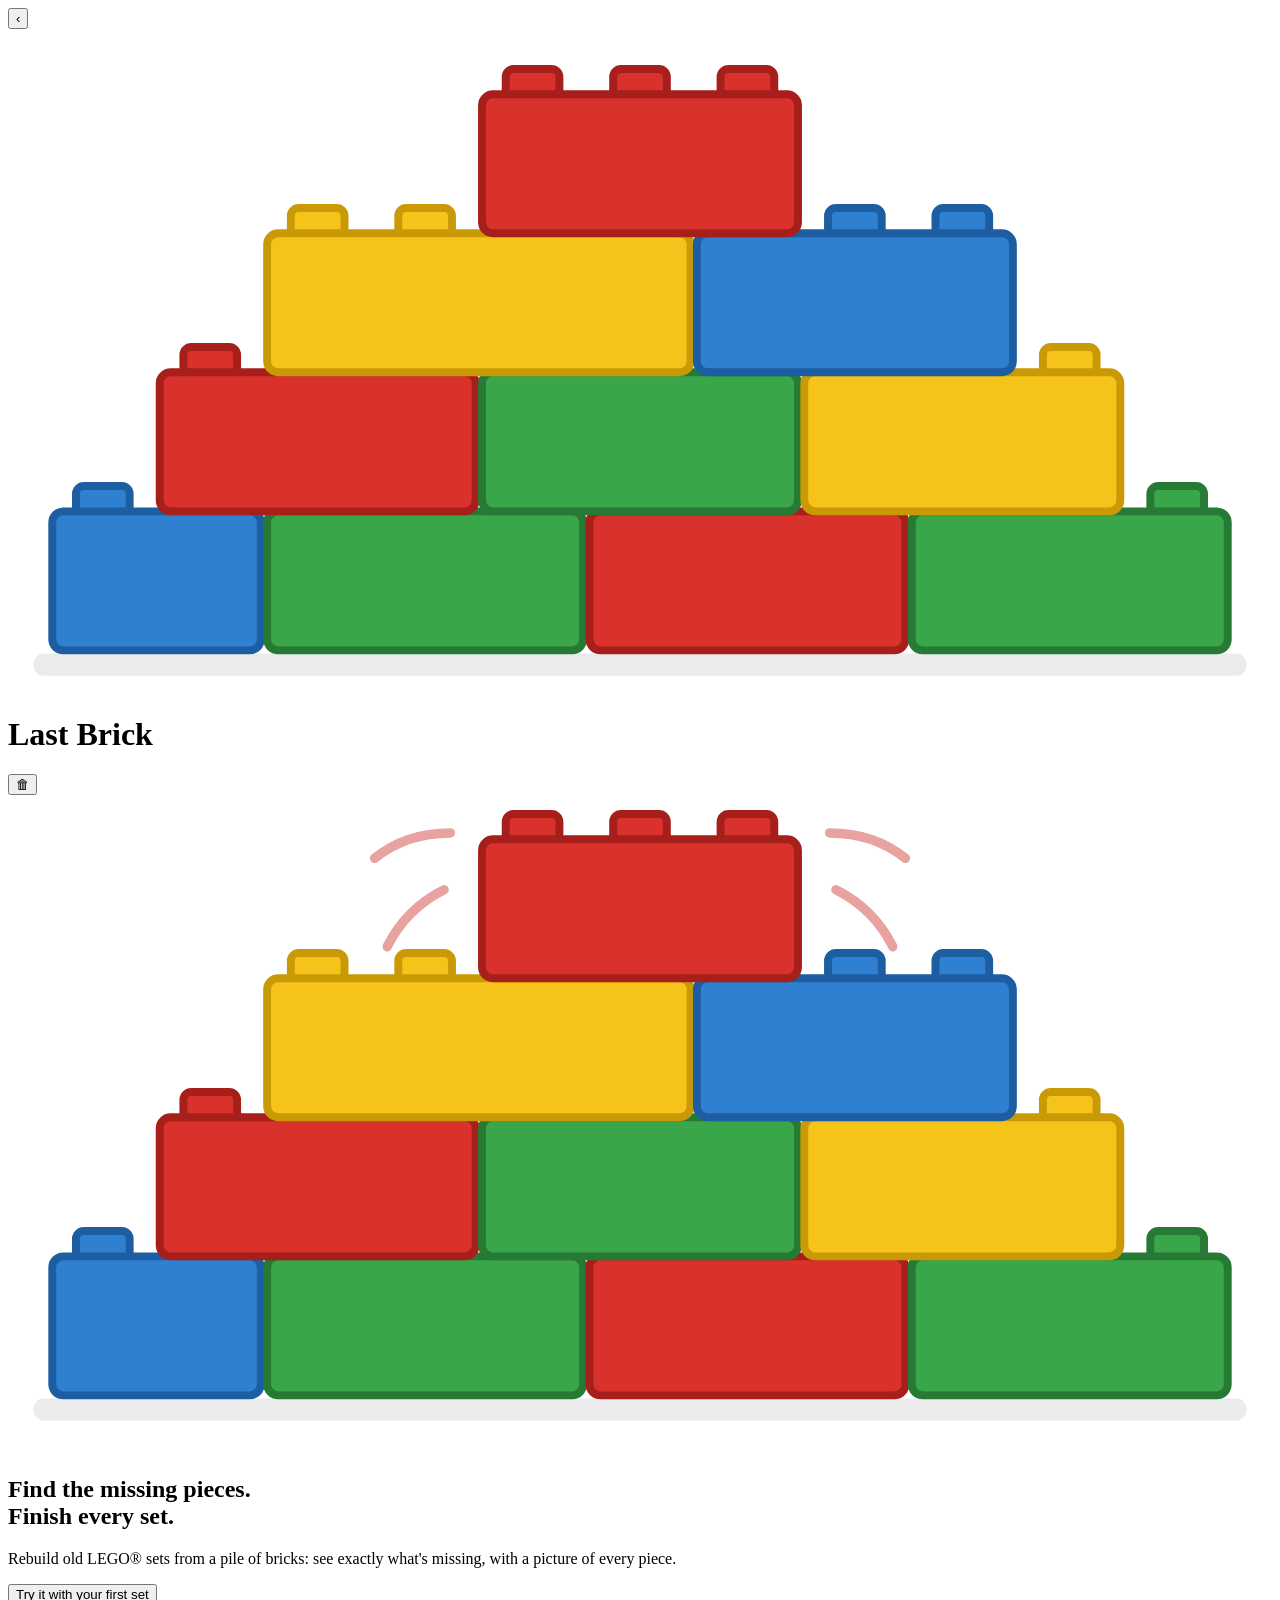
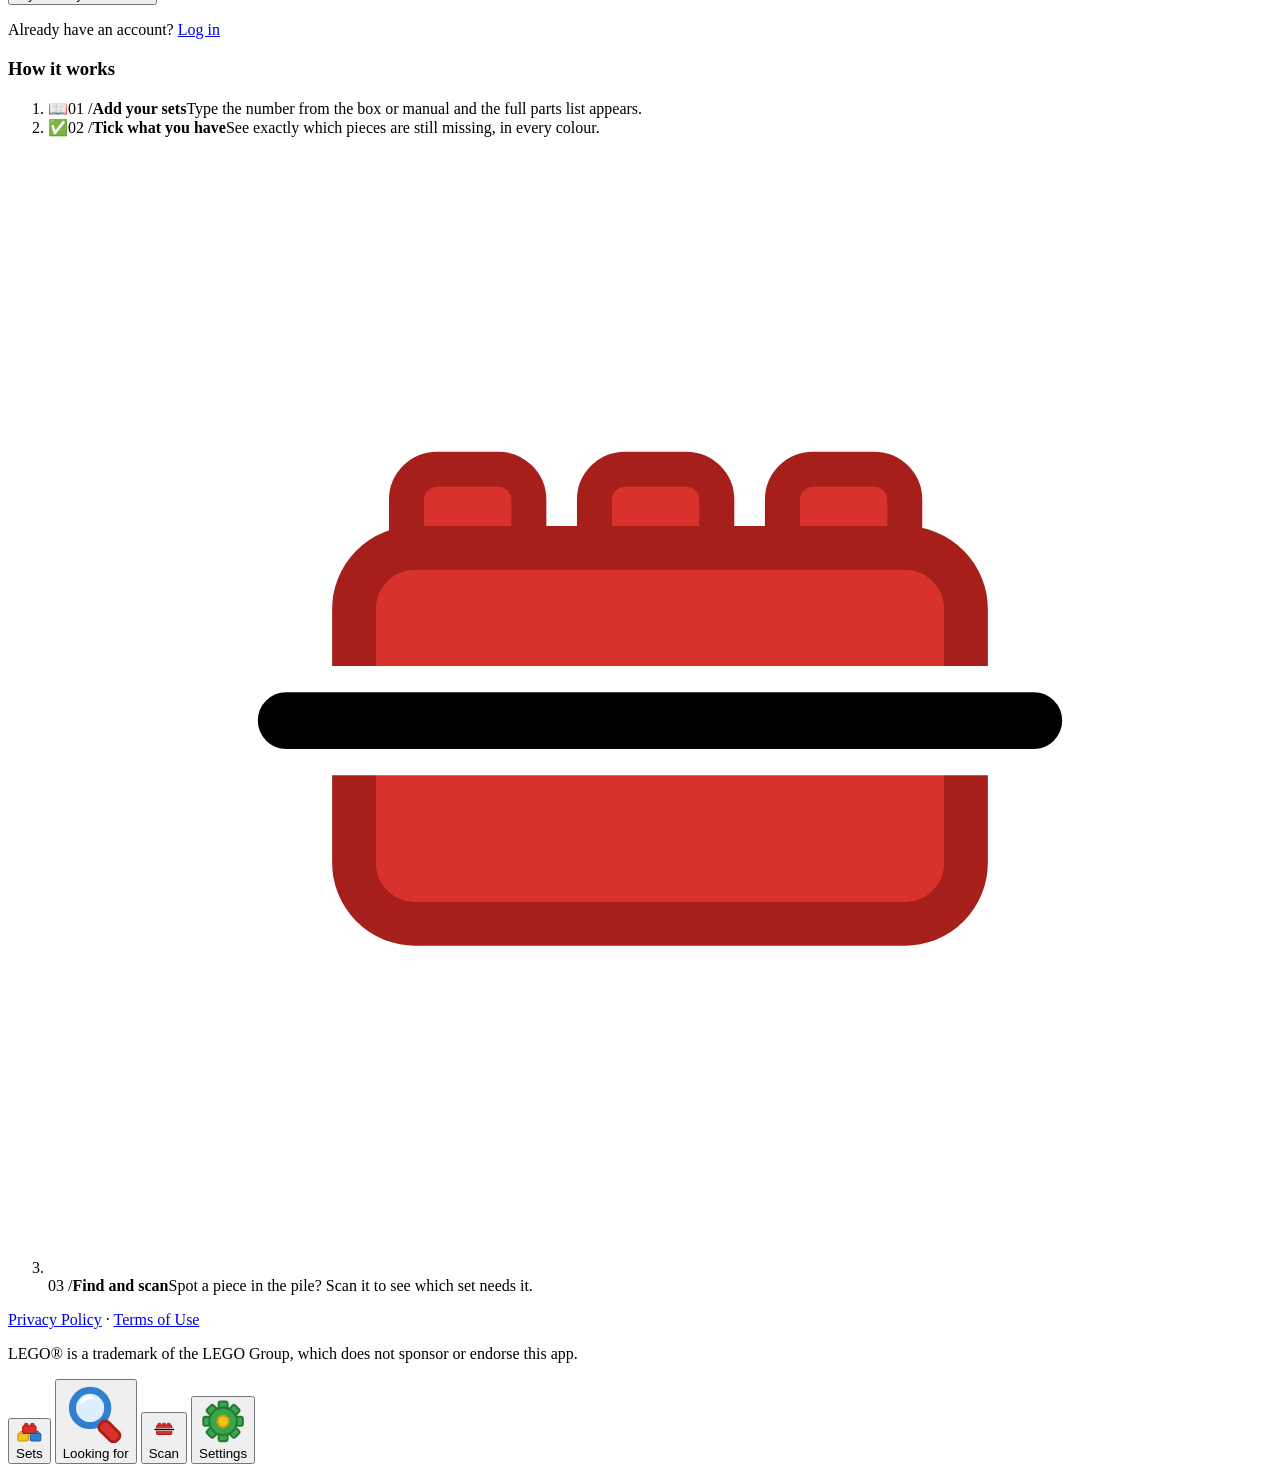
==== index.html @ cb9e79ff "Share preview for Facebook, WhatsApp, iMessage, X… Adds Open Graph and Twitter card tags with a titl" ====
<!doctype html>
<html lang="en">
<head>
  <meta charset="utf-8">
  <meta name="viewport" content="width=device-width, initial-scale=1, viewport-fit=cover">
  <title>Last Brick</title>
  <meta name="description" content="Add a LEGO® set, tick off what you have and see exactly which pieces are missing. Scan a piece or minifigure to find where it belongs. Free.">
  <!-- What Facebook, WhatsApp, iMessage, X etc. show when someone shares a link -->
  <meta property="og:type" content="website">
  <meta property="og:site_name" content="Last Brick">
  <meta property="og:url" content="https://lastbrick.co.uk/">
  <meta property="og:title" content="Last Brick – find the missing pieces in your LEGO® sets">
  <meta property="og:description" content="Add a set, tick off what you have and see exactly which pieces are missing. Scan a piece or minifigure to find where it belongs. Free.">
  <meta property="og:image" content="https://lastbrick.co.uk/share.jpg">
  <meta property="og:image:width" content="1200">
  <meta property="og:image:height" content="630">
  <meta property="og:image:alt" content="Last Brick: find the missing pieces, finish every set. Add your sets, scan a piece, minifigures too. Free.">
  <meta property="og:locale" content="en_GB">
  <meta name="twitter:card" content="summary_large_image">
  <meta name="twitter:title" content="Last Brick – find the missing pieces in your LEGO® sets">
  <meta name="twitter:description" content="Add a set, tick off what you have and see exactly which pieces are missing. Free.">
  <meta name="twitter:image" content="https://lastbrick.co.uk/share.jpg">
  <meta name="theme-color" content="#d01012">
  <meta name="apple-mobile-web-app-capable" content="yes">
  <meta name="apple-mobile-web-app-status-bar-style" content="black-translucent">
  <meta name="apple-mobile-web-app-title" content="Last Brick">
  <link rel="manifest" href="manifest.webmanifest">
  <link rel="icon" href="icons/icon.svg" type="image/svg+xml">
  <link rel="apple-touch-icon" href="icons/icon-180.png">
  <link rel="stylesheet" href="styles.css">
</head>
<body>
  <header class="topbar">
    <button class="back hidden" id="backBtn" aria-label="Back">‹</button>
    <h1 id="title">Last Brick</h1>
    <span class="spacer"></span>
    <button class="topbtn hidden" id="delBtn" aria-label="Delete this set">🗑</button>
  </header>

  <main id="view"></main>

  <nav class="tabs" id="tabs">
    <button data-tab="sets"><span class="ico"><svg class="tab-bricks" viewBox="0 0 28 24" aria-hidden="true">
      <rect x="2" y="13" width="11" height="8" rx="1.5" fill="#f6c31b" stroke="#c99a06" stroke-width="1.2"/><rect x="15" y="13" width="11" height="8" rx="1.5" fill="#2f80d1" stroke="#1d5ea3" stroke-width="1.2"/>
      <rect x="4" y="11" width="3.5" height="2.5" rx=".8" fill="#f6c31b" stroke="#c99a06" stroke-width="1"/><rect x="20.5" y="11" width="3.5" height="2.5" rx=".8" fill="#2f80d1" stroke="#1d5ea3" stroke-width="1"/>
      <rect x="7" y="5" width="14" height="8" rx="1.5" fill="#d9312b" stroke="#a61f1b" stroke-width="1.2"/>
      <rect x="9" y="2.5" width="3.5" height="2.8" rx=".8" fill="#d9312b" stroke="#a61f1b" stroke-width="1"/><rect x="15.5" y="2.5" width="3.5" height="2.8" rx=".8" fill="#d9312b" stroke="#a61f1b" stroke-width="1"/>
    </svg></span>Sets</button>
    <button data-tab="missing"><span class="ico"><svg class="tab-svg" viewBox="0 0 28 26" aria-hidden="true">
      <circle cx="11.5" cy="11" r="7.5" fill="#dceeff" stroke="#2f80d1" stroke-width="3"/>
      <path d="M8 8.5a4.5 4.5 0 0 1 4-2" fill="none" stroke="#fff" stroke-width="1.6" stroke-linecap="round"/>
      <rect x="17.2" y="16" width="5" height="10" rx="2" transform="rotate(-45 19.7 21)" fill="#d9312b" stroke="#a61f1b" stroke-width="1.2"/>
    </svg></span>Looking for</button>
    <button data-tab="scan"><span class="ico"><!-- drawn by scanIcon() in app.js --></span>Scan</button>
    <button data-tab="settings"><span class="ico"><svg class="tab-svg" viewBox="0 0 28 26" aria-hidden="true">
      <g transform="translate(14 13)">
        <g fill="#3aa64a" stroke="#277a34" stroke-width="1.2">
          <rect x="-2.6" y="-11.5" width="5.2" height="5" rx="1.2"/><rect x="-2.6" y="6.5" width="5.2" height="5" rx="1.2"/>
          <rect x="-11.5" y="-2.6" width="5" height="5.2" rx="1.2"/><rect x="6.5" y="-2.6" width="5" height="5.2" rx="1.2"/>
          <rect x="-2.6" y="-11.5" width="5.2" height="5" rx="1.2" transform="rotate(45)"/><rect x="-2.6" y="6.5" width="5.2" height="5" rx="1.2" transform="rotate(45)"/>
          <rect x="-11.5" y="-2.6" width="5" height="5.2" rx="1.2" transform="rotate(45)"/><rect x="6.5" y="-2.6" width="5" height="5.2" rx="1.2" transform="rotate(45)"/>
          <circle r="8"/>
        </g>
        <circle r="3.4" fill="#f6c31b" stroke="#c99a06" stroke-width="1.2"/>
      </g>
    </svg></span>Settings</button>
  </nav>

  <div id="toast" class="toast hidden"></div>
  <div id="sheet" class="sheet hidden"></div>

  <!-- Hidden camera input used by the Scan screen -->
  <input type="file" id="cameraInput" accept="image/*" capture="environment" hidden>
  <!-- Separate camera input for the Add a minifigure page -->
  <input type="file" id="figCameraInput" accept="image/*" capture="environment" hidden>

  <script src="app.js"></script>
</body>
</html>
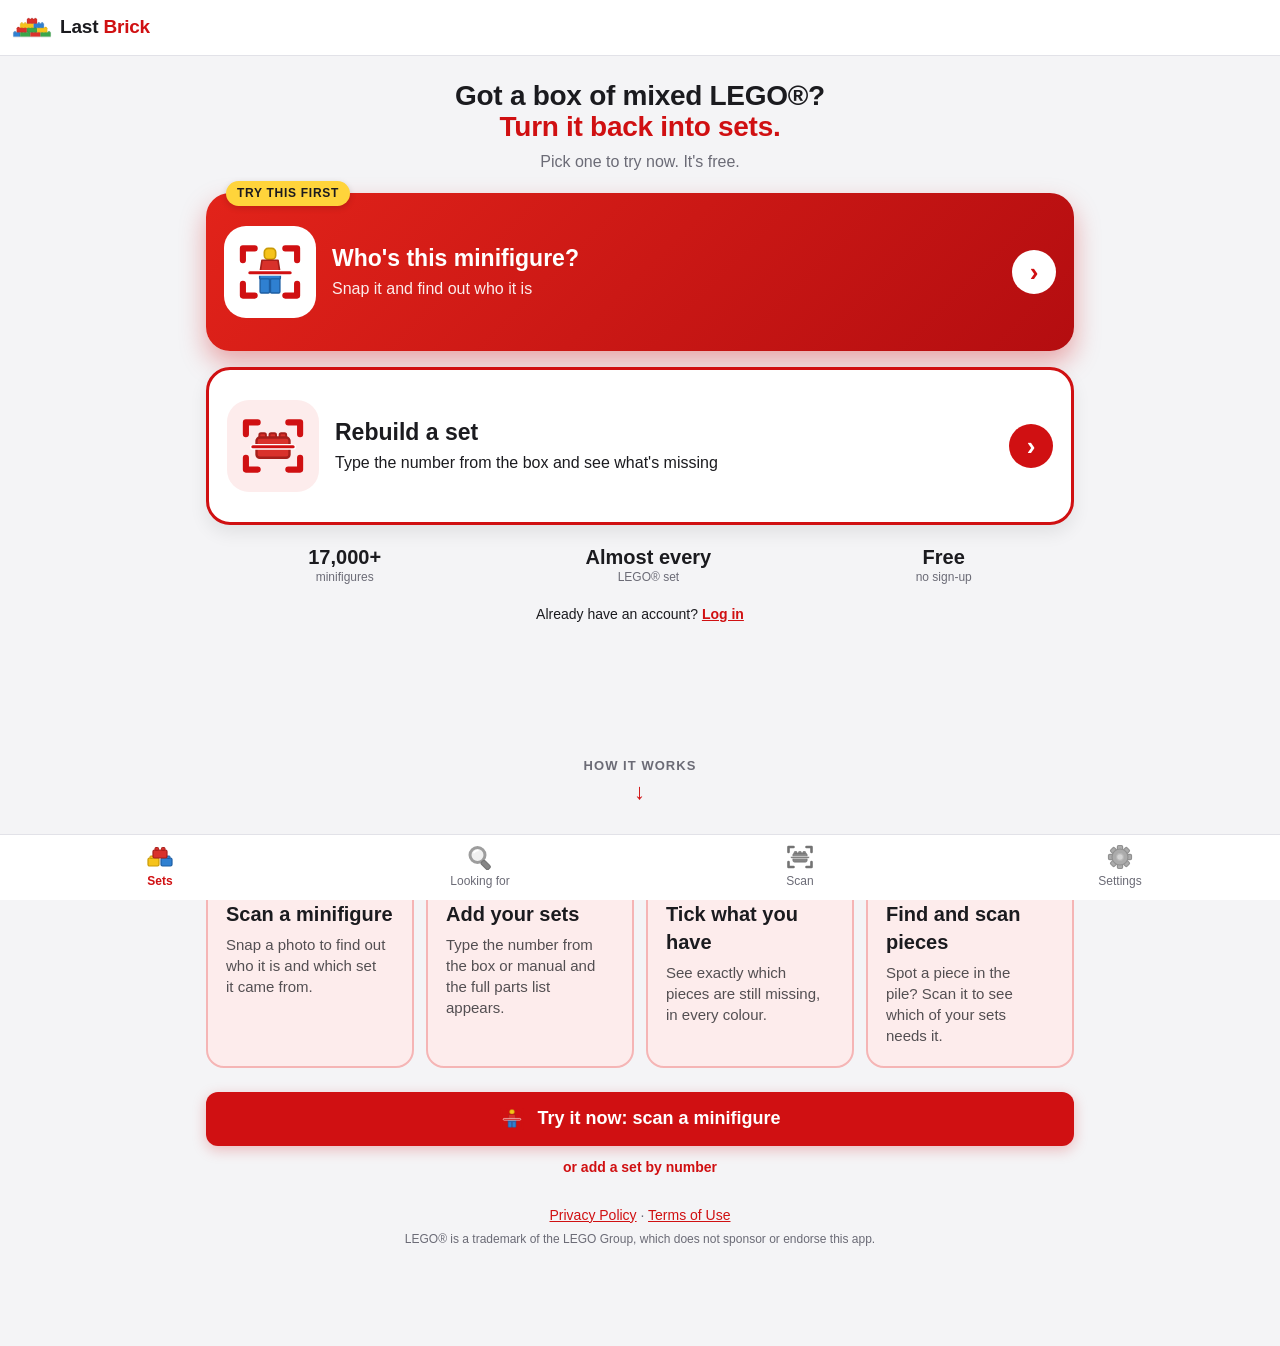
==== commit 8c6b9c2a: "1.7.1: Welcome first screen holds just the two choices, with How it works below the fold; minifigure" ====
--- a/index.html
+++ b/index.html
@@ -4,22 +4,22 @@
   <meta charset="utf-8">
   <meta name="viewport" content="width=device-width, initial-scale=1, viewport-fit=cover">
   <title>Last Brick</title>
-  <meta name="description" content="Add a LEGO® set, tick off what you have and see exactly which pieces are missing. Scan a piece or minifigure to find where it belongs. Free.">
+  <meta name="description" content="Got a box of mixed LEGO®? Turn it back into sets. Snap a minifigure to find out who it is, or add a set and see exactly which pieces are missing. Free.">
   <!-- What Facebook, WhatsApp, iMessage, X etc. show when someone shares a link -->
   <meta property="og:type" content="website">
   <meta property="og:site_name" content="Last Brick">
   <meta property="og:url" content="https://lastbrick.co.uk/">
-  <meta property="og:title" content="Last Brick – find the missing pieces in your LEGO® sets">
-  <meta property="og:description" content="Add a set, tick off what you have and see exactly which pieces are missing. Scan a piece or minifigure to find where it belongs. Free.">
-  <meta property="og:image" content="https://lastbrick.co.uk/share.jpg">
+  <meta property="og:title" content="Last Brick – turn your box of mixed LEGO® back into sets">
+  <meta property="og:description" content="Snap a minifigure to find out who it is, or add a set and see exactly which pieces are missing. Free, no sign-up to try.">
+  <meta property="og:image" content="https://lastbrick.co.uk/share-2.jpg">
   <meta property="og:image:width" content="1200">
   <meta property="og:image:height" content="630">
-  <meta property="og:image:alt" content="Last Brick: find the missing pieces, finish every set. Add your sets, scan a piece, minifigures too. Free.">
+  <meta property="og:image:alt" content="Last Brick: find the missing pieces, finish every set. Free. Add your sets, scan a piece, minifigures too.">
   <meta property="og:locale" content="en_GB">
   <meta name="twitter:card" content="summary_large_image">
-  <meta name="twitter:title" content="Last Brick – find the missing pieces in your LEGO® sets">
-  <meta name="twitter:description" content="Add a set, tick off what you have and see exactly which pieces are missing. Free.">
-  <meta name="twitter:image" content="https://lastbrick.co.uk/share.jpg">
+  <meta name="twitter:title" content="Last Brick – turn your box of mixed LEGO® back into sets">
+  <meta name="twitter:description" content="Snap a minifigure to find out who it is, or add a set and see exactly which pieces are missing. Free.">
+  <meta name="twitter:image" content="https://lastbrick.co.uk/share-2.jpg">
   <meta name="theme-color" content="#d01012">
   <meta name="apple-mobile-web-app-capable" content="yes">
   <meta name="apple-mobile-web-app-status-bar-style" content="black-translucent">
--- a/styles.css
+++ b/styles.css
@@ -0,0 +1,910 @@
+:root {
+  --bg: #f4f4f6;
+  --card: #ffffff;
+  --text: #1b1b1f;
+  --muted: #6b6b76;
+  --line: #e2e2e8;
+  --brand: #d01012;
+  --brand-ink: #ffffff;
+  --ok: #1f8a3a;
+  --ok-bg: #e5f5e9;
+  --miss: #c2410c;
+  --miss-bg: #fff1e6;
+  --chip: #ececf1;
+  --shadow: 0 1px 3px rgba(0, 0, 0, .08), 0 1px 2px rgba(0, 0, 0, .04);
+}
+@media (prefers-color-scheme: dark) {
+  :root {
+    --bg: #121215;
+    --card: #1d1d22;
+    --text: #f1f1f4;
+    --muted: #a0a0ab;
+    --line: #2e2e36;
+    --ok: #4ade80;
+    --ok-bg: #11301b;
+    --miss: #fb923c;
+    --miss-bg: #3a2010;
+    --chip: #2a2a31;
+    --shadow: none;
+  }
+}
+
+* { box-sizing: border-box; }
+html, body { margin: 0; padding: 0; }
+body {
+  background: var(--bg);
+  color: var(--text);
+  font: 16px/1.4 -apple-system, BlinkMacSystemFont, "Segoe UI", Roboto, sans-serif;
+  padding-top: calc(56px + env(safe-area-inset-top));
+  padding-bottom: calc(68px + env(safe-area-inset-bottom));
+  -webkit-tap-highlight-color: transparent;
+}
+img { display: block; }
+button { font: inherit; color: inherit; cursor: pointer; }
+input, select { font: inherit; }
+.hidden { display: none !important; }
+
+/* Top bar */
+.topbar {
+  position: fixed; top: 0; left: 0; right: 0; z-index: 10;
+  display: flex; align-items: center; gap: 8px;
+  height: calc(56px + env(safe-area-inset-top));
+  padding: env(safe-area-inset-top) 12px 0;
+  background: var(--brand); color: var(--brand-ink);
+}
+.topbar h1 { font-size: 19px; margin: 0; white-space: nowrap; overflow: hidden; text-overflow: ellipsis; }
+.topbar .spacer { flex: 1; }
+.topbar .topbtn {
+  background: rgba(255,255,255,.18); border: 0; color: inherit; font-size: 20px;
+  width: 42px; height: 42px; border-radius: 10px; flex: none;
+}
+.icon-btn {
+  background: var(--chip); border: 0; border-radius: 10px; width: 42px; height: 42px; flex: none;
+  font-size: 18px; align-self: flex-start;
+}
+.topbar .back {
+  background: none; border: 0; color: inherit; font-size: 34px; line-height: 1;
+  padding: 0 8px 4px 0;
+}
+
+/* Bottom tabs */
+.tabs {
+  position: fixed; bottom: 0; left: 0; right: 0; z-index: 10;
+  display: grid; grid-template-columns: repeat(4, 1fr);
+  background: var(--card); border-top: 1px solid var(--line);
+  padding-bottom: env(safe-area-inset-bottom);
+}
+.tabs button {
+  background: none; border: 0; padding: 8px 0 10px; font-size: 12px; color: var(--muted);
+  display: flex; flex-direction: column; align-items: center; gap: 2px;
+}
+.tabs button .ico { font-size: 22px; filter: grayscale(1); opacity: .7; }
+.tabs button.active { color: var(--brand); font-weight: 600; }
+.tabs button.active .ico { filter: none; opacity: 1; }
+
+main { padding: 12px 16px 24px; max-width: 900px; margin: 0 auto; }
+
+/* Generic bits */
+.card {
+  background: var(--card); border-radius: 14px; box-shadow: var(--shadow);
+  padding: 14px; margin-bottom: 12px;
+}
+.btn {
+  display: inline-flex; align-items: center; justify-content: center; gap: 6px;
+  border: 0; border-radius: 12px; padding: 12px 16px; font-weight: 600;
+  background: var(--chip); color: var(--text); min-height: 46px;
+}
+.btn.primary { background: var(--brand); color: var(--brand-ink); }
+.btn.danger { background: #b91c1c; color: #fff; }
+.btn.ok { background: var(--ok); color: #fff; }
+.btn.block { width: 100%; }
+.btn.small { min-height: 36px; padding: 6px 12px; font-size: 14px; border-radius: 10px; }
+.btn:disabled { opacity: .5; }
+.row { display: flex; gap: 8px; align-items: center; }
+.row > .grow { flex: 1; min-width: 0; }
+.muted { color: var(--muted); }
+.small { font-size: 14px; }
+.center { text-align: center; }
+h2 { font-size: 18px; margin: 4px 0 10px; }
+p { margin: 6px 0; }
+a { color: var(--brand); }
+
+.field {
+  width: 100%; padding: 12px; border-radius: 12px; border: 1px solid var(--line);
+  background: var(--card); color: var(--text); font-size: 17px;
+}
+label.lbl { display: block; font-weight: 600; margin: 10px 0 6px; }
+
+.empty { text-align: center; padding: 40px 16px; color: var(--muted); }
+.empty .big { font-size: 48px; margin-bottom: 8px; }
+
+/* Set list */
+.set-card { display: flex; gap: 12px; align-items: center; cursor: pointer; }
+.set-card img {
+  width: 84px; height: 64px; object-fit: contain; background: #fff; border-radius: 8px; flex: none;
+}
+.set-card > .grow { flex: 1; min-width: 0; }
+.set-card .name { font-weight: 600; line-height: 1.25; }
+.progress { height: 8px; border-radius: 4px; background: var(--chip); overflow: hidden; margin-top: 6px; }
+.progress > div { height: 100%; background: var(--ok); }
+.badge {
+  display: inline-block; padding: 2px 8px; border-radius: 999px; font-size: 13px; font-weight: 600;
+}
+.badge.miss { background: var(--miss-bg); color: var(--miss); }
+.badge.swap { background: #e0ecff; color: #1d4ed8; }
+@media (prefers-color-scheme: dark) { .badge.swap { background: #172554; color: #93c5fd; } }
+.badge.ok { background: var(--ok-bg); color: var(--ok); }
+
+/* Filters */
+.seg {
+  display: flex; background: var(--chip); border-radius: 12px; padding: 3px; margin-bottom: 10px;
+}
+.seg button {
+  flex: 1; border: 0; background: none; padding: 8px 4px; border-radius: 9px; font-size: 14px; font-weight: 600;
+  color: var(--muted);
+}
+.seg button.active { background: var(--card); color: var(--text); box-shadow: var(--shadow); }
+
+.chips { display: flex; gap: 6px; overflow-x: auto; padding-bottom: 6px; margin-bottom: 6px; scrollbar-width: none; }
+.chips::-webkit-scrollbar { display: none; }
+.chip {
+  flex: none; display: inline-flex; align-items: center; gap: 6px;
+  border: 1px solid var(--line); background: var(--card); border-radius: 999px; padding: 6px 10px; font-size: 13px;
+}
+.chip.active { border-color: var(--brand); box-shadow: inset 0 0 0 1px var(--brand); }
+.swatch {
+  display: inline-block; width: 14px; height: 14px; border-radius: 4px; border: 1px solid rgba(0,0,0,.25); flex: none;
+}
+
+/* Part grid */
+.grid { display: grid; grid-template-columns: repeat(auto-fill, minmax(150px, 1fr)); gap: 10px; }
+.part {
+  background: var(--card); border-radius: 14px; box-shadow: var(--shadow); overflow: hidden;
+  display: flex; flex-direction: column; border: 2px solid transparent;
+}
+.part.missing { border-color: var(--miss); }
+.part.done { opacity: .7; }
+.part .pic {
+  position: relative; background: #fff; aspect-ratio: 1 / 1; display: flex; align-items: center; justify-content: center;
+}
+.part .pic img { width: 88%; height: 88%; object-fit: contain; }
+.part .pic .noimg { color: #999; font-size: 13px; }
+.part .tick {
+  position: absolute; top: 6px; right: 6px; width: 30px; height: 30px; border-radius: 50%;
+  background: var(--ok); color: #fff; display: flex; align-items: center; justify-content: center; font-weight: 700;
+}
+.part .need-tag {
+  position: absolute; top: 6px; left: 6px; background: var(--miss); color: #fff; font-weight: 700;
+  border-radius: 999px; padding: 2px 9px; font-size: 14px;
+}
+.part .info { padding: 8px 10px 4px; font-size: 13px; flex: 1; }
+.part .info .pname { font-weight: 600; line-height: 1.2; display: -webkit-box; -webkit-line-clamp: 2; -webkit-box-orient: vertical; overflow: hidden; }
+.part .info .meta { color: var(--muted); margin-top: 3px; display: flex; align-items: center; gap: 5px; flex-wrap: wrap; }
+.counter { display: flex; align-items: center; justify-content: space-between; padding: 6px 8px 8px; gap: 4px; }
+.counter button {
+  width: 42px; height: 40px; border-radius: 10px; border: 0; background: var(--chip); font-size: 22px; font-weight: 700;
+}
+.counter .count { font-weight: 700; font-size: 16px; text-align: center; flex: 1; }
+.counter .count .of { color: var(--muted); font-weight: 500; }
+
+.grid.compact { grid-template-columns: repeat(auto-fill, minmax(96px, 1fr)); gap: 8px; }
+.grid.compact .part { cursor: pointer; }
+.grid.compact .info { padding: 4px 6px 6px; font-size: 11px; }
+.grid.compact .need-tag { font-size: 12px; padding: 1px 7px; top: 4px; left: 4px; }
+
+/* Looking-for list */
+.need-item { display: flex; gap: 12px; padding: 12px; }
+.need-item .pic {
+  width: 104px; height: 104px; flex: none; background: #fff; border-radius: 10px;
+  display: flex; align-items: center; justify-content: center;
+}
+.need-item .pic img { width: 92%; height: 92%; object-fit: contain; }
+.need-item .body { flex: 1; min-width: 0; }
+.need-item .pname { font-weight: 600; line-height: 1.25; }
+.need-item .meta { color: var(--muted); font-size: 14px; display: flex; align-items: center; gap: 6px; flex-wrap: wrap; margin: 3px 0 6px; }
+.for-set {
+  display: flex; align-items: center; justify-content: space-between; gap: 8px;
+  border-top: 1px solid var(--line); padding-top: 6px; margin-top: 6px; font-size: 14px;
+}
+.for-set .sname { min-width: 0; overflow: hidden; text-overflow: ellipsis; white-space: nowrap; }
+
+/* Scan */
+.spinner {
+  width: 40px; height: 40px; border-radius: 50%; border: 4px solid var(--chip); border-top-color: var(--brand);
+  animation: spin 0.9s linear infinite; margin: 20px auto;
+}
+@keyframes spin { to { transform: rotate(360deg); } }
+
+.thumb {
+  width: 56px; height: 56px; background: #fff; border-radius: 8px; flex: none;
+  display: flex; align-items: center; justify-content: center; overflow: hidden;
+}
+.thumb img { width: 90%; height: 90%; object-fit: contain; }
+.thumb .noimg { font-size: 10px; }
+
+/* Toast */
+.toast {
+  position: fixed; left: 16px; right: 16px; bottom: calc(80px + env(safe-area-inset-bottom)); z-index: 30;
+  background: #222; color: #fff; padding: 12px 14px; border-radius: 12px; display: flex; align-items: center; gap: 12px;
+  max-width: 560px; margin: 0 auto; box-shadow: 0 6px 20px rgba(0,0,0,.25);
+}
+.toast .grow { flex: 1; }
+.toast button { background: none; border: 0; color: #ffb4b4; font-weight: 700; padding: 4px 6px; }
+
+/* Bottom sheet */
+.sheet {
+  position: fixed; inset: 0; z-index: 40; background: rgba(0,0,0,.45);
+  display: flex; align-items: flex-end; justify-content: center;
+}
+.sheet .panel {
+  background: var(--bg); width: 100%; max-width: 640px; max-height: 88vh; overflow: auto;
+  border-radius: 18px 18px 0 0; padding: 16px 16px calc(16px + env(safe-area-inset-bottom));
+}
+.sheet .big-pic { background: #fff; border-radius: 12px; display: flex; justify-content: center; padding: 10px; }
+.sheet .big-pic img { width: 70%; max-width: 280px; aspect-ratio: 1/1; object-fit: contain; }
+
+/* Values & swaps */
+.value { color: var(--text); }
+.value-btn { margin-top: 8px; }
+.swap-box { border: 2px solid #1d4ed8; }
+.swap-box h2 { font-size: 16px; }
+a.btn { text-decoration: none; }
+
+/* Sign-up agreement */
+.agree { display: flex; gap: 10px; align-items: flex-start; margin-top: 12px; padding: 8px; border-radius: 10px; }
+.agree input { width: 22px; height: 22px; flex: none; margin: 1px 0 0; accent-color: var(--brand); }
+.agree.need { background: var(--miss-bg); }
+
+/* Privacy policy & terms pages */
+body.doc { padding-bottom: calc(24px + env(safe-area-inset-bottom)); }
+.topbar a.back { color: inherit; text-decoration: none; }
+.doc-body { max-width: 720px; line-height: 1.55; }
+.doc-body h2 { margin-top: 24px; }
+.doc-body ul { padding-left: 22px; }
+.doc-body li { margin: 4px 0; }
+
+/* Collapsible settings section */
+details.advanced summary { cursor: pointer; font-weight: 600; padding: 4px 0; }
+details.advanced[open] summary { margin-bottom: 8px; }
+
+/* Welcome page */
+.hero { text-align: center; padding: 34px 4px 4px; }
+.hero-art { width: min(280px, 76%); height: auto; display: block; margin: 4px auto 6px; color: var(--muted); overflow: visible; }
+.hero-title { font-size: 26px; line-height: 1.2; margin: 6px 0 8px; letter-spacing: -0.01em; }
+.hero-sub { color: var(--muted); max-width: 30em; margin: 0 auto 18px; }
+.hero-cta { font-size: 18px; min-height: 54px; box-shadow: 0 4px 14px rgba(208, 16, 18, .25); }
+.hero-login { margin: 14px 0 6px; }
+.hero-login a { font-weight: 600; }
+.steps-title { font-size: 13px; text-transform: uppercase; letter-spacing: .08em; color: var(--muted); margin: 26px 2px 10px; }
+
+/* How it works: swipeable cards on phones, side by side on wider screens */
+.steps {
+  list-style: none; margin: 0 -16px; padding: 4px 16px 10px; display: flex; gap: 12px;
+  overflow-x: auto; scroll-snap-type: x mandatory; scroll-padding: 0 16px; scrollbar-width: none;
+}
+.steps::-webkit-scrollbar { display: none; }
+.steps li {
+  flex: 0 0 82%; scroll-snap-align: start; position: relative;
+  background: var(--card); border-radius: 18px; box-shadow: var(--shadow); padding: 18px 18px 20px;
+}
+.step-n { display: block; font-size: 30px; font-weight: 800; color: var(--brand); opacity: .4; letter-spacing: -0.02em; margin-bottom: 4px; }
+.steps b { display: block; font-size: 20px; margin-bottom: 6px; }
+.step-text { color: var(--muted); font-size: 15px; display: block; padding-right: 8px; }
+.step-ico { position: absolute; top: 14px; right: 16px; font-size: 38px; }
+.step-dots { display: flex; justify-content: center; gap: 6px; margin-top: 4px; }
+.step-dots span { width: 7px; height: 7px; border-radius: 50%; background: var(--line); transition: width .2s, background .2s; }
+.step-dots span.on { width: 20px; border-radius: 4px; background: var(--brand); }
+@media (min-width: 700px) {
+  .steps { overflow: visible; margin: 0; padding: 4px 0 10px; }
+  .steps li { flex: 1 1 0; }
+  .step-dots { display: none; }
+}
+
+.hero-title .accent { color: var(--brand); }
+
+/* Welcome page header: white, with logo and two-colour name */
+/* The red strip stays behind the iPhone status bar (its text is white when installed). */
+body.welcome .topbar {
+  background: linear-gradient(to bottom, var(--brand) env(safe-area-inset-top), var(--card) env(safe-area-inset-top));
+  color: var(--text); border-bottom: 1px solid var(--line);
+}
+.topbar h1 { display: flex; align-items: center; gap: 8px; }
+.logo-mark { width: 40px; height: 22px; flex: none; }
+.wordmark { font-weight: 800; letter-spacing: -0.01em; }
+.wordmark .brick { color: var(--brand); }
+
+.welcome-foot { text-align: center; margin-top: 22px; }
+.welcome-foot p { font-size: 12px; margin-top: 6px; }
+
+/* Hero animation: the red brick drops onto the stack, then impact marks flick out */
+.lb-drop { animation: lb-drop .85s cubic-bezier(.45, 0, .7, 1) .4s both; }
+.lb-speed { animation: lb-fade .25s linear 1.15s both; }
+.lb-impact { opacity: 0; animation: lb-impact .6s ease-out 1.2s both; }
+@keyframes lb-drop {
+  0% { transform: translateY(-190px); opacity: 0; }
+  20% { opacity: 1; }
+  82% { transform: translateY(0); }
+  90% { transform: translateY(-6px); }
+  100% { transform: translateY(0); opacity: 1; }
+}
+@keyframes lb-fade { to { opacity: 0; } }
+@keyframes lb-impact { 0% { opacity: 0; } 30% { opacity: 1; } 100% { opacity: 0; } }
+@media (prefers-reduced-motion: reduce) {
+  .lb-drop, .lb-speed, .lb-impact { animation: none; }
+  .lb-speed, .lb-impact { opacity: 0; }
+}
+
+/* Search box: ✕ to clear, Cancel while typing */
+.search { display: flex; align-items: center; gap: 8px; margin-bottom: 12px; }
+.search-field { position: relative; flex: 1; min-width: 0; }
+.search-field .field { padding-right: 44px; -webkit-appearance: none; appearance: none; }
+.search-field input::-webkit-search-cancel-button { -webkit-appearance: none; display: none; }
+.search-clear {
+  position: absolute; right: 6px; top: 50%; transform: translateY(-50%);
+  width: 32px; height: 32px; border-radius: 50%; border: 0;
+  background: var(--chip); color: var(--muted); font-size: 14px; font-weight: 700;
+  display: none; align-items: center; justify-content: center;
+}
+.search.has-text .search-clear { display: flex; }
+.search-cancel { display: none; border: 0; background: none; color: var(--brand); font-weight: 600; padding: 8px 2px; flex: none; }
+.search:focus-within .search-cancel { display: block; }
+
+/* My sets: toolbar, grid and compact views */
+.sets-toolbar { display: flex; align-items: center; gap: 10px; margin-bottom: 10px; }
+.sort-select { flex: 1; min-width: 0; display: flex; align-items: center; gap: 8px; background: var(--card); border: 1px solid var(--line); border-radius: 12px; padding: 0 10px; }
+.sort-select select { flex: 1; min-width: 0; border: 0; background: transparent; color: var(--text); font-weight: 600; font-size: 15px; padding: 11px 0; }
+.view-toggle { display: flex; background: var(--chip); border-radius: 12px; padding: 3px; flex: none; }
+.view-toggle button { border: 0; background: none; width: 40px; height: 38px; border-radius: 9px; font-size: 18px; color: var(--muted); }
+.view-toggle button.active { background: var(--card); color: var(--text); box-shadow: var(--shadow); }
+
+.set-grid { display: grid; grid-template-columns: repeat(auto-fill, minmax(150px, 1fr)); gap: 12px; }
+.set-tile { background: var(--card); border-radius: 14px; box-shadow: var(--shadow); overflow: hidden; cursor: pointer; display: flex; flex-direction: column; }
+.tile-pic { position: relative; background: #fff; aspect-ratio: 4 / 3; display: flex; align-items: center; justify-content: center; }
+.tile-pic img { width: 90%; height: 90%; object-fit: contain; }
+.no-pic { font-size: 36px; opacity: .5; }
+.tile-tag { position: absolute; left: 6px; bottom: 6px; border-radius: 999px; padding: 2px 9px; font-size: 12px; font-weight: 700; color: #fff; }
+.tile-tag.miss { background: var(--miss); }
+.tile-tag.ok { background: var(--ok); }
+.tile-body { padding: 8px 10px 10px; }
+.tile-name { font-weight: 600; line-height: 1.25; display: -webkit-box; -webkit-line-clamp: 2; -webkit-box-orient: vertical; overflow: hidden; }
+.tile-body .progress { margin-top: 6px; height: 6px; }
+.tile-meta { display: flex; align-items: center; justify-content: space-between; gap: 6px; margin-top: 6px; font-size: 13px; }
+
+.compact-list { padding: 4px 12px; }
+.compact-row { display: flex; align-items: center; gap: 10px; padding: 8px 0; border-bottom: 1px solid var(--line); cursor: pointer; }
+.compact-row:last-child { border-bottom: 0; }
+.compact-pic { width: 44px; height: 34px; object-fit: contain; background: #fff; border-radius: 6px; flex: none; display: flex; align-items: center; justify-content: center; font-size: 18px; }
+.compact-name { font-weight: 600; white-space: nowrap; overflow: hidden; text-overflow: ellipsis; }
+.compact-row .badge { white-space: nowrap; flex: none; }
+.compact-row > .grow { flex: 1; min-width: 0; }
+
+/* Sets tab: small colourful brick stack (greyed out like the other icons when not selected) */
+.tab-bricks { width: 28px; height: 24px; display: block; }
+.tabs button .ico { height: 28px; display: flex; align-items: center; justify-content: center; }
+
+/* Set page: list and checklist views, group headings */
+.part-group { display: flex; align-items: center; gap: 8px; font-size: 15px; margin: 16px 2px 8px; }
+.part-list { padding: 2px 12px; }
+.prow, .crow { display: flex; align-items: center; gap: 12px; padding: 10px 0; border-bottom: 1px solid var(--line); }
+.prow:last-child, .crow:last-child { border-bottom: 0; }
+.prow .pname { font-weight: 600; line-height: 1.25; font-size: 15px; }
+.prow .meta, .crow .meta { color: var(--muted); font-size: 13px; display: flex; align-items: center; gap: 5px; flex-wrap: wrap; margin: 2px 0 4px; }
+.prow-pic { position: relative; width: 72px; height: 72px; flex: none; background: #fff; border-radius: 10px; display: flex; align-items: center; justify-content: center; cursor: pointer; border: 2px solid transparent; }
+.prow.missing .prow-pic { border-color: var(--miss); }
+.prow-pic img { width: 88%; height: 88%; object-fit: contain; }
+.counter.vertical { flex-direction: column; padding: 0; gap: 2px; flex: none; }
+.counter.vertical button { width: 40px; height: 34px; font-size: 20px; }
+.counter.vertical .count { font-size: 14px; }
+.crow { gap: 10px; padding: 8px 0; }
+.crow-pic { width: 44px; height: 44px; flex: none; background: #fff; border-radius: 8px; display: flex; align-items: center; justify-content: center; }
+.crow-pic img { width: 88%; height: 88%; object-fit: contain; }
+.crow-name { font-weight: 600; font-size: 14px; white-space: nowrap; overflow: hidden; text-overflow: ellipsis; }
+.check-btn {
+  flex: none; min-width: 44px; height: 44px; padding: 0 8px; border-radius: 12px;
+  border: 2px solid var(--line); background: var(--card); font-weight: 700; font-size: 15px; color: var(--text);
+}
+.check-btn.on { background: var(--ok); border-color: var(--ok); color: #fff; }
+.check-btn.single { width: 44px; font-size: 20px; }
+.prow > .grow, .crow > .grow { flex: 1; min-width: 0; }
+
+/* List & checklist: each row is a card like the grid tiles — red outline while
+   still needed, gently faded once found. */
+.part-list { padding: 0; display: grid; gap: 8px; }
+.prow, .crow {
+  background: var(--card); border-radius: 14px; box-shadow: var(--shadow);
+  border: 2px solid transparent; padding: 10px 12px;
+}
+.prow:last-child, .crow:last-child { border-bottom: 2px solid transparent; }
+.prow.missing, .crow.missing { border-color: var(--miss); }
+.prow.done, .crow.done { opacity: .7; }
+.prow.missing .prow-pic { border-color: transparent; }
+
+/* Scan page (styled like the welcome page) */
+.scan-art { width: min(240px, 66%); height: auto; display: block; margin: 0 auto 4px; overflow: hidden; }
+.scan-line { animation: scan-sweep 2.4s ease-in-out .3s infinite alternate; }
+@keyframes scan-sweep { from { transform: translateY(24px); } to { transform: translateY(108px); } }
+.scan-start { padding-top: 14px; }
+.tips { display: grid; grid-template-columns: 1fr 1fr; gap: 10px; }
+.tip { background: var(--card); border-radius: 16px; box-shadow: var(--shadow); padding: 14px; display: flex; flex-direction: column; gap: 2px; }
+.tip-ico { font-size: 26px; margin-bottom: 4px; }
+.tip b { font-size: 15px; }
+.tip span:last-child { color: var(--muted); font-size: 13px; line-height: 1.35; }
+
+.scan-shot { position: relative; border-radius: 18px; overflow: hidden; background: #000; margin-bottom: 14px; box-shadow: var(--shadow); }
+.scan-shot img { display: block; width: 100%; max-height: 300px; object-fit: contain; }
+.vf { position: absolute; width: 28px; height: 28px; border: 4px solid #fff; opacity: .9; }
+.vf.tl { top: 12px; left: 12px; border-right: 0; border-bottom: 0; border-radius: 8px 0 0 0; }
+.vf.tr { top: 12px; right: 12px; border-left: 0; border-bottom: 0; border-radius: 0 8px 0 0; }
+.vf.br { bottom: 12px; right: 12px; border-left: 0; border-top: 0; border-radius: 0 0 8px 0; }
+.vf.bl { bottom: 12px; left: 12px; border-right: 0; border-top: 0; border-radius: 0 0 0 8px; }
+.shot-line { position: absolute; left: 8%; right: 8%; height: 3px; border-radius: 2px; background: var(--brand); box-shadow: 0 0 18px 6px rgba(208, 16, 18, .45); animation: shot-sweep 1.6s ease-in-out infinite alternate; }
+@keyframes shot-sweep { from { top: 10%; } to { top: 88%; } }
+.scan-status { color: var(--muted); font-weight: 600; }
+
+.verdict-card { display: flex; gap: 12px; align-items: flex-start; border-radius: 16px; padding: 14px 16px; margin-bottom: 12px; background: var(--card); box-shadow: var(--shadow); border: 2px solid var(--line); }
+.verdict-card.yes { border-color: var(--ok); background: var(--ok-bg); }
+.verdict-ico { font-size: 26px; line-height: 1; }
+.verdict-card b { display: block; font-size: 17px; margin-bottom: 2px; }
+.verdict-card.yes b { color: var(--ok); }
+.verdict-card span:not(.verdict-ico) { color: var(--muted); font-size: 14px; }
+
+.match-card { background: var(--card); border-radius: 18px; box-shadow: var(--shadow); padding: 14px; margin-bottom: 12px; border: 2px solid transparent; }
+.match-card.hit { border-color: var(--ok); }
+.match-head { display: flex; gap: 12px; align-items: center; }
+.match-pic { width: 76px; height: 76px; flex: none; background: #fff; border-radius: 12px; display: flex; align-items: center; justify-content: center; }
+.match-pic img { width: 90%; height: 90%; object-fit: contain; }
+.match-chip { display: inline-block; font-size: 12px; font-weight: 700; color: var(--brand); background: var(--miss-bg); border-radius: 999px; padding: 2px 9px; margin-bottom: 4px; }
+.match-name { font-weight: 700; line-height: 1.25; }
+.match-sets-title { font-size: 12px; text-transform: uppercase; letter-spacing: .08em; color: var(--muted); margin: 14px 0 4px; }
+.match-set { display: flex; align-items: center; gap: 10px; border-top: 1px solid var(--line); padding-top: 10px; margin-top: 10px; }
+.scan-again { margin-top: 6px; }
+@media (prefers-reduced-motion: reduce) { .scan-line, .shot-line { animation: none; } }
+
+/* Looking for */
+.lf-head { text-align: center; padding: 10px 4px 6px; }
+.lf-title { font-size: 26px; line-height: 1.2; margin: 4px 0 14px; letter-spacing: -0.01em; }
+.lf-title .accent { color: var(--brand); }
+.filter-btn { flex: none; display: inline-flex; align-items: center; gap: 6px; height: 44px; padding: 0 12px; border-radius: 12px; border: 1px solid var(--line); background: var(--card); color: var(--text); font-weight: 600; font-size: 15px; }
+.filter-btn svg { width: 18px; height: 18px; }
+.filter-btn.on { border-color: var(--brand); color: var(--brand); box-shadow: inset 0 0 0 1px var(--brand); }
+.active-filters { display: flex; flex-wrap: wrap; align-items: center; gap: 8px; margin: 2px 0 10px; }
+.pill { display: inline-flex; align-items: center; gap: 6px; border: 1px solid var(--brand); color: var(--brand); background: var(--miss-bg); border-radius: 999px; padding: 5px 11px; font-size: 14px; font-weight: 600; }
+.lf-row { align-items: flex-start; }
+.lf-row .prow-pic { cursor: pointer; }
+.lf-set { display: flex; align-items: center; justify-content: space-between; gap: 8px; border-top: 1px solid var(--line); padding-top: 8px; margin-top: 8px; font-size: 14px; }
+.lf-set .sname { min-width: 0; overflow: hidden; text-overflow: ellipsis; white-space: nowrap; }
+.crow[data-sheet], .part[data-sheet] { cursor: pointer; }
+
+/* Filter panel */
+.filter-sheet h2 { margin: 0; }
+.link-btn { border: 0; background: none; color: var(--brand); font-weight: 600; padding: 6px 0; }
+.filter-grid { display: grid; grid-template-columns: 1fr 1fr; gap: 8px; margin-bottom: 6px; }
+.fchip { display: flex; align-items: center; gap: 8px; text-align: left; border: 1px solid var(--line); background: var(--card); color: var(--text); border-radius: 12px; padding: 10px 10px; font-size: 14px; min-height: 44px; }
+.fchip span:not(.swatch) { flex: 1; min-width: 0; overflow: hidden; text-overflow: ellipsis; white-space: nowrap; }
+.lf-toolbar .sort-select > span { display: none; }
+.lf-toolbar .filter-btn { padding: 0 10px; }
+.fchip em { font-style: normal; color: var(--muted); font-size: 13px; }
+.fchip.on { border-color: var(--brand); box-shadow: inset 0 0 0 1px var(--brand); background: var(--miss-bg); }
+.filter-sheet .btn.primary { margin-top: 14px; }
+
+/* Empty screens */
+.empty-brick { width: 110px; height: auto; display: block; margin: 0 auto 10px; }
+.empty b { color: var(--text); font-size: 17px; }
+
+/* Bottom menu icons drawn in the same style as the Sets brick */
+.tab-svg { width: 28px; height: 26px; display: block; }
+.fcount { background: var(--brand); color: #fff; border-radius: 999px; min-width: 20px; height: 20px; font-size: 12px; display: inline-flex; align-items: center; justify-content: center; padding: 0 5px; }
+.lf-toolbar { gap: 8px; }
+.lf-toolbar .view-toggle button { width: 36px; }
+.lf-toolbar .sort-select select { font-size: 14px; }
+@media (max-width: 400px) {
+  .lf-toolbar { flex-wrap: wrap; }
+  .lf-toolbar .sort-select { flex: 1 1 100%; }
+  .lf-toolbar .sort-select > span { display: inline; }
+  .lf-toolbar .filter-btn { flex: 1; justify-content: center; }
+}
+
+/* Enlarged piece panel */
+.piece-sheet h2 { margin: 14px 0 4px; }
+.piece-sheet .meta { display: flex; align-items: center; gap: 6px; }
+.piece-sheet .big-pic { border: 3px solid transparent; }
+.piece-sheet .big-pic.missing { border-color: var(--miss); }
+.piece-sheet .big-pic img { width: 82%; max-width: 340px; }
+.counter.big { justify-content: center; gap: 18px; padding: 6px 0 4px; }
+.counter.big button { width: 60px; height: 54px; font-size: 28px; border-radius: 14px; }
+.counter.big .count { flex: none; font-size: 22px; min-width: 110px; }
+.crow .grow[data-act] { cursor: pointer; }
+
+/* Compact view: small − count + */
+.mini-counter { display: flex; align-items: center; gap: 4px; flex: none; }
+.mini-counter button { width: 34px; height: 34px; border-radius: 10px; border: 0; background: var(--chip); font-size: 19px; font-weight: 700; color: var(--text); }
+.mini-counter .count { min-width: 40px; text-align: center; font-weight: 700; font-size: 14px; }
+.mini-counter .count.done { color: var(--ok); }
+.mini-counter .count .of { color: var(--muted); font-weight: 500; }
+
+/* ---------- Minifigures ---------- */
+.collection-switch button { display: inline-flex; align-items: center; justify-content: center; gap: 6px; font-weight: 600; }
+.collection-switch em { font-style: normal; font-size: 12px; background: var(--chip); color: var(--muted); border-radius: 999px; padding: 1px 7px; }
+.collection-switch button.active em { background: var(--brand); color: #fff; }
+.fig-ico { width: 18px; height: 18px; flex: none; }
+.fig-hero { padding-top: 14px; }
+.fig-art { width: 92px; height: auto; display: block; margin: 0 auto 4px; }
+.fig-search { display: flex; gap: 8px; }
+.fig-search .field { flex: 1; min-width: 0; }
+.scan-opts { display: grid; grid-template-columns: 1fr 1fr; gap: 10px; margin: 12px 0 6px; }
+.scan-opt {
+  border: 2px solid var(--line); background: var(--card); color: var(--text); border-radius: 16px; padding: 14px 10px;
+  display: flex; flex-direction: column; align-items: center; gap: 3px; box-shadow: var(--shadow); text-align: center; font: inherit;
+}
+.scan-opt:active { border-color: var(--brand); }
+.scan-opt .opt-ico { font-size: 26px; line-height: 1; height: 30px; display: flex; align-items: center; }
+.scan-opt .opt-ico .fig-ico { width: 30px; height: 30px; }
+.scan-opt span:not(.opt-ico) { color: var(--muted); font-size: 13px; }
+#figOut { scroll-margin-top: 70px; margin-top: 8px; }
+.small-shot img { max-height: 200px; }
+.match-card.guess { width: 100%; text-align: left; font: inherit; color: inherit; cursor: pointer; }
+.match-card.guess:active { border-color: var(--brand); }
+.chev { font-size: 28px; color: var(--muted); }
+.picked-part { display: flex; gap: 12px; align-items: center; background: var(--card); border-radius: 14px; padding: 10px; box-shadow: var(--shadow); margin-top: 6px; }
+.colour-pick { display: grid; grid-template-columns: repeat(auto-fill, minmax(100px, 1fr)); gap: 10px; }
+.colour-opt { border: 2px solid var(--line); background: var(--card); color: var(--text); border-radius: 14px; padding: 8px; display: flex; flex-direction: column; align-items: center; gap: 6px; font: inherit; font-size: 13px; }
+.colour-opt img { width: 70px; height: 70px; object-fit: contain; background: #fff; border-radius: 8px; }
+.colour-opt span { display: flex; align-items: center; gap: 5px; text-align: center; }
+.colour-opt:active { border-color: var(--brand); }
+#figFilter { margin-bottom: 12px; }
+.fig-grid .tile-pic { aspect-ratio: 1 / 1; }
+.fig-sets .for-set .thumb { font-size: 22px; }
+.fig-preview h2 { margin: 12px 0 2px; }
+.fig-preview .big-pic img { width: 50%; max-width: 200px; }
+.fig-parts { display: grid; grid-template-columns: 1fr 1fr; gap: 8px; }
+.fig-part { display: flex; gap: 8px; align-items: center; background: var(--chip); border-radius: 12px; padding: 6px; border: 2px solid transparent; }
+.fig-part.scanned { border-color: var(--ok); }
+.fig-part .small b { display: -webkit-box; -webkit-line-clamp: 2; -webkit-box-orient: vertical; overflow: hidden; }
+.fig-part .small.muted { display: flex; align-items: center; gap: 4px; }
+.fig-part .badge { white-space: nowrap; font-size: 11px; margin-top: 2px; }
+.fig-sets.done { border: 2px solid var(--ok); background: var(--ok-bg); }
+.fig-sets.done h2 { color: var(--ok); }
+.fig-sets [data-open-set] { cursor: pointer; }
+.fig-sets .yours { color: var(--ok); font-weight: 600; }
+.set-figs h2 { display: flex; align-items: center; gap: 6px; flex-wrap: wrap; }
+.set-figs h2 .muted { font-weight: 500; margin-left: auto; }
+.set-fig-grid { display: grid; grid-template-columns: repeat(auto-fill, minmax(96px, 1fr)); gap: 8px; }
+.set-fig {
+  border: 2px solid var(--line); background: var(--card); color: var(--text); border-radius: 12px; padding: 6px;
+  display: flex; flex-direction: column; align-items: center; gap: 4px; font: inherit; text-align: center;
+}
+.set-fig.done { border-color: var(--ok); }
+.sf-pic { position: relative; width: 100%; aspect-ratio: 1 / 1; background: #fff; border-radius: 8px; display: flex; align-items: center; justify-content: center; font-size: 30px; }
+.sf-pic img { width: 88%; height: 88%; object-fit: contain; }
+.sf-pic em { position: absolute; top: 4px; right: 4px; font-style: normal; font-size: 12px; font-weight: 700; background: var(--text); color: var(--card); border-radius: 999px; padding: 1px 6px; }
+.sf-name { font-size: 12px; line-height: 1.25; display: -webkit-box; -webkit-line-clamp: 2; -webkit-box-orient: vertical; overflow: hidden; }
+.set-fig .badge { font-size: 11px; }
+.fig-part.need { border-color: var(--miss); }
+.fig-part[data-part] { cursor: pointer; }
+.fig-sets .for-set .btn { white-space: nowrap; flex: none; }
+.acc-tag { font-size: 11px; font-weight: 600; background: var(--chip); color: var(--muted); border-radius: 999px; padding: 1px 7px; }
+.acc-offer { border: 2px solid var(--brand); }
+.acc-thumbs { display: flex; flex-wrap: wrap; gap: 6px; margin: 4px 0 12px; }
+.acc-thumbs .thumb { width: 48px; height: 48px; }
+.fig-count { display: flex; align-items: center; gap: 8px; flex-wrap: wrap; margin-top: 8px; }
+.fig-count .mini-counter .count { min-width: 24px; text-align: center; font-weight: 700; font-size: 17px; }
+.fig-hint { border: 2px solid var(--brand); }
+.fig-hint.owned { border-color: var(--ok); background: var(--ok-bg); }
+.fig-hint h2 { font-size: 17px; line-height: 1.3; }
+.hint-figs { display: flex; flex-wrap: wrap; align-items: center; gap: 6px; margin: 6px 0 12px; }
+.hint-figs .thumb { width: 52px; height: 52px; }
+.hint-figs .thumb img { width: 90%; height: 90%; object-fit: contain; }
+.hint-figs .no-pic { font-size: 24px; }
+.hint-arrow { font-size: 20px; color: var(--muted); font-weight: 700; }
+.loose-figs { display: flex; align-items: center; justify-content: space-between; gap: 8px; background: var(--ok-bg); border-radius: 12px; padding: 8px 10px; margin-bottom: 10px; font-size: 14px; }
+.loose-figs .btn { flex: none; }
+.colour-opt em { font-style: normal; font-size: 12px; }
+.scan-ico { width: 30px; height: 28px; display: block; overflow: visible; }
+.scan-ico.big { width: 46px; height: 42px; }
+.scan-ico.btn-ico { display: inline-block; width: 26px; height: 24px; vertical-align: -6px; margin-right: 4px; }
+.scan-opt .opt-ico { height: 46px; }
+.scan-opt .opt-ico .scan-ico { width: 50px; height: 46px; }
+.step-svg { width: 48px; height: 48px; display: block; }
+/* Scan line moving up and down over the minifigure scan icons */
+.ico-scan-line { animation: ico-scan 1.8s ease-in-out infinite alternate; }
+@keyframes ico-scan { from { transform: translateY(-8.5px); } to { transform: translateY(8.5px); } }
+@media (prefers-reduced-motion: reduce) { .ico-scan-line { animation: none; } }
+/* ✕ in the top corner of a panel, staying put while the panel scrolls */
+.sheet-x {
+  position: sticky; top: 0; float: right; z-index: 2; margin: -4px -4px 0 8px;
+  width: 38px; height: 38px; border-radius: 50%; border: 0; font-size: 17px; font-weight: 700;
+  background: var(--chip); color: var(--text); box-shadow: var(--shadow);
+}
+/* The two minifigure scan lines move out of step with each other */
+#scanPiece .ico-scan-line { animation-delay: -.9s; animation-duration: 2.3s; }
+/* Rows never grow wider than the screen: long names shorten with "…" or wrap */
+.part-list { grid-template-columns: minmax(0, 1fr); }
+.prow, .crow { min-width: 0; }
+.lf-set { min-width: 0; }
+.lf-set .sname { flex: 1; }
+.lf-set .btn { flex: none; }
+.crow-name, .prow .pname { overflow-wrap: anywhere; }
+
+/* Tip cards (welcome, Scan, Add a minifigure): soft red so they stand out */
+.steps li { background: #fdecec; border: 2px solid #f5b5b5; box-shadow: none; }
+.steps .step-n { color: #d01012; opacity: .55; }
+.steps .step-text { color: var(--text); opacity: .75; }
+@media (prefers-color-scheme: dark) {
+  .steps li { background: #341616; border-color: #6a2525; }
+  .steps .step-n { color: #ff6b66; opacity: .8; }
+}
+/* Sign-up panel shown when adding a second set or minifigure without an account */
+.gate { text-align: center; }
+.gate-art { width: 150px; height: auto; display: block; margin: 4px auto 6px; }
+.gate h2 { margin: 6px 0; }
+.gate-card { text-align: left; margin-top: 14px; }
+.gate-card h2 { display: none; }
+.gate-card > p.small:first-of-type { display: none; }
+.gate-card .row { flex-direction: row-reverse; }
+.gate-card #registerBtn { background: var(--brand); color: var(--brand-ink); }
+.gate-card #loginBtn { background: var(--chip); color: var(--text); }
+/* Report a problem */
+.report textarea.field { resize: vertical; min-height: 96px; font: inherit; }
+.report .agree { margin: 10px 0 4px; }
+.rep-details { margin: 12px 0; }
+.rep-details ul { padding-left: 18px; margin: 6px 0 0; word-break: break-word; }
+.report-link { margin: 6px 0 10px; }
+.report-link .link-btn { color: var(--muted); font-weight: 600; font-size: 14px; }
+/* "Not here? Scan the torso" after a whole-figure scan */
+.torso-tip { display: flex; gap: 10px; align-items: center; flex-wrap: nowrap; background: var(--card); border: 2px dashed var(--line); border-radius: 16px; padding: 12px 14px; margin: 16px 0 10px; }
+.torso-tip b { display: block; font-size: 16px; }
+.torso-tip span:not(.torso-ico) { color: var(--muted); font-size: 14px; }
+.torso-svg { width: 46px; height: 44px; display: block; }
+.torso-tip .btn { flex: none; }
+/* Scan again buttons right under the photo on Add a minifigure */
+.rescan-row { display: flex; gap: 8px; margin: -4px 0 10px; }
+.rescan-row .btn { flex: 1; display: inline-flex; align-items: center; justify-content: center; gap: 4px; }
+.rescan-row .scan-ico.btn-ico { width: 24px; height: 22px; margin-right: 2px; vertical-align: middle; }
+/* "In King's Castle: you have this set" on minifigure matches */
+.coll-tag { margin-top: 6px; font-size: 12px; font-weight: 700; border-radius: 8px; padding: 4px 7px; line-height: 1.3; }
+.coll-tag.set { background: var(--ok-bg); color: var(--ok); }
+.coll-tag.fig { background: #e2effc; color: #1d5ea3; }
+@media (prefers-color-scheme: dark) { .coll-tag.fig { background: #0f2438; color: #6fb0f0; } }
+.coll-note { color: var(--ok); font-weight: 600; margin: 0 0 10px; }
+/* Stats page */
+.stat-grid { display: grid; grid-template-columns: repeat(2, minmax(0, 1fr)); gap: 10px; margin-bottom: 12px; }
+.stat-tile { background: var(--card); border-radius: 14px; box-shadow: var(--shadow); padding: 12px 14px; display: flex; flex-direction: column; gap: 2px; min-width: 0; }
+.stat-tile b { font-size: 26px; line-height: 1.1; letter-spacing: -0.01em; }
+.stat-tile span { font-size: 14px; color: var(--text); }
+.stat-tile em { font-style: normal; font-size: 12px; color: var(--muted); }
+.card h2 .muted { font-weight: 500; }
+.chart { margin: 8px 0 6px; }
+.chart svg { width: 100%; height: 120px; display: block; overflow: visible; }
+.chart .bar path { fill: var(--brand); }
+.chart .bar.on path { fill: #8f0a0b; }
+.chart .bar { cursor: pointer; }
+.chart .axis { stroke: var(--line); stroke-width: 1; }
+.chart .grid { stroke: var(--line); stroke-width: 1; stroke-dasharray: 2 3; }
+.chart-axis { display: flex; justify-content: space-between; margin-top: 4px; }
+.chart figcaption { margin-top: 6px; min-height: 1.4em; }
+@media (prefers-color-scheme: dark) { .chart .bar.on path { fill: #ff6b66; } }
+.rank-row { display: flex; align-items: center; gap: 10px; border-top: 1px solid var(--line); padding: 8px 0; }
+.rank-row:first-of-type { border-top: 0; }
+.rank-row .thumb { width: 48px; height: 48px; font-size: 22px; }
+.rank-row .badge { flex: none; }
+.rank-n { width: 18px; text-align: right; color: var(--muted); font-weight: 700; flex: none; }
+.report-row { border-top: 1px solid var(--line); padding: 8px 0; overflow-wrap: anywhere; }
+.report-row:first-of-type { border-top: 0; }
+/* Where visitors came from */
+.src-row { padding: 6px 0; }
+.src-top { display: flex; justify-content: space-between; gap: 10px; font-size: 14px; }
+.src-top b { overflow-wrap: anywhere; font-weight: 600; }
+.src-top span { flex: none; font-weight: 700; }
+.src-top em { font-style: normal; font-weight: 500; }
+.src-bar { height: 8px; background: var(--chip); border-radius: 4px; margin-top: 4px; overflow: hidden; }
+.src-bar span { display: block; height: 100%; background: var(--brand); border-radius: 4px; }
+.notice-ok { background: var(--ok-bg); color: var(--ok); border-radius: 10px; padding: 8px 10px; }
+
+/* Account pop-ups: "Check your email", "Email confirmed", password reset */
+.mail-sheet { text-align: center; padding: 6px 4px 2px; }
+.mail-art { width: 132px; height: 100px; margin: 4px auto 6px; display: block; }
+.mail-sheet h2 { margin: 4px 0 6px; font-size: 24px; }
+.mail-sheet .lead { margin: 0 0 4px; color: var(--muted); }
+.mail-to { display: inline-block; background: var(--card); border: 2px solid var(--line); border-radius: 999px; padding: 6px 14px; font-weight: 700; margin: 2px 0 16px; word-break: break-all; }
+.mail-steps { list-style: none; margin: 12px 0 16px; padding: 0; text-align: left; display: grid; gap: 8px; }
+.mail-steps li { display: flex; align-items: center; gap: 12px; background: #fdecec; border: 2px solid #f5b5b5; border-radius: 14px; padding: 10px 12px; line-height: 1.35; color: #1b1b1f; }
+.mail-steps .n { flex: none; width: 30px; height: 30px; border-radius: 50%; background: var(--brand); color: #fff; font-weight: 800; display: grid; place-items: center; }
+.mail-steps .n svg { width: 18px; height: 18px; }
+.mail-steps small { display: block; color: #6b6b76; font-size: 13px; margin-top: 2px; }
+.mail-sheet .btn { font-size: 17px; }
+.mail-sheet .foot { font-size: 13px; color: var(--muted); margin: 12px 0 0; }
+.app-version { margin: 12px 0 0; text-align: center; letter-spacing: .02em; }
+.help-link { padding: 12px; }
+.faq-item { padding: 0; }
+.faq-item summary { cursor: pointer; font-weight: 700; padding: 14px 40px 14px 16px; list-style: none; position: relative; line-height: 1.35; }
+.faq-item summary::-webkit-details-marker { display: none; }
+.faq-item summary::after { content: '+'; position: absolute; right: 16px; top: 50%; transform: translateY(-50%); font-size: 22px; font-weight: 700; color: var(--brand); }
+.faq-item[open] summary::after { content: '−'; }
+.faq-item p { margin: 0; padding: 0 16px 16px; line-height: 1.5; }
+
+/* Minifigures: one slim "ideas" bar instead of big suggestion cards */
+.hint-bar { display: flex; align-items: center; gap: 12px; width: 100%; text-align: left; background: var(--card); border: 2px solid var(--brand); border-radius: 16px; padding: 10px 12px; margin: 0 0 14px; color: var(--text); font: inherit; box-shadow: var(--shadow); cursor: pointer; }
+.hint-bar .stack { display: flex; flex: none; }
+.hint-bar .stack > span { width: 36px; height: 36px; border-radius: 50%; background: #fdecec; border: 2px solid var(--card); display: grid; place-items: center; margin-left: -10px; overflow: hidden; }
+.hint-bar .stack > span:first-child { margin-left: 0; }
+.hint-bar .stack img { width: 80%; height: 80%; object-fit: contain; }
+.hint-bar .stack .no-pic { font-size: 18px; }
+.hint-bar b { display: block; font-size: 15px; }
+.hint-bar small { color: var(--muted); font-size: 13px; }
+.hint-bar .chev { margin-left: auto; font-size: 24px; color: var(--brand); font-weight: 700; }
+.hint-faint { margin: -4px 2px 10px; font-size: 13px; }
+.hint-faint .link-btn { color: var(--muted); }
+.hidden-title { font-size: 13px; text-transform: uppercase; letter-spacing: .08em; color: var(--muted); margin: 18px 2px 8px; }
+.fig-hint.is-hidden { opacity: .75; }
+
+/* Set page: Missing / Have / All and one Sort & filter button on a single row */
+.set-controls { display: flex; gap: 8px; align-items: stretch; margin-bottom: 10px; }
+.set-controls .seg { flex: 1; margin: 0; min-width: 0; }
+.set-controls .seg button { white-space: nowrap; }
+.sf-btn { width: 48px; height: auto; min-height: 44px; padding: 0; justify-content: center; position: relative; }
+.sf-btn svg { width: 22px; height: 22px; }
+.sf-btn .fcount { position: absolute; top: -6px; right: -6px; }
+
+/* Figures moved into a set, with Move back */
+.moved-figs h2 { display: flex; align-items: center; gap: 8px; }
+.moved-row { display: flex; align-items: center; gap: 12px; padding: 10px 0; border-top: 1px solid var(--line); }
+.moved-row .thumb { width: 48px; height: 48px; flex: none; }
+.moved-row .thumb img { width: 90%; height: 90%; object-fit: contain; }
+.moved-row small { display: block; color: var(--muted); font-size: 13px; }
+.moved-figs .link-btn { margin-top: 6px; }
+
+/* Ideas: tap one to see it bigger */
+.idea-open { cursor: pointer; }
+.idea-more { margin-left: auto; font-size: 14px; font-weight: 700; color: var(--brand); white-space: nowrap; }
+.idea-back { display: block; margin: 4px 0 8px; font-weight: 700; }
+.idea-hero { background: #fff; border-radius: 14px; display: flex; justify-content: center; padding: 12px; margin-bottom: 10px; }
+.idea-hero img { width: 80%; max-width: 320px; aspect-ratio: 4/3; object-fit: contain; }
+.idea-hero .no-pic { font-size: 64px; }
+.idea-figs { display: flex; flex-wrap: wrap; gap: 12px; }
+.idea-figs > div { width: 84px; text-align: center; }
+.idea-figs .thumb { width: 84px; height: 84px; }
+.idea-figs .thumb img { width: 90%; height: 90%; object-fit: contain; }
+.idea-figs small { display: block; font-size: 12px; line-height: 1.25; margin-top: 4px; }
+.idea-parts { display: grid; grid-template-columns: repeat(auto-fill, minmax(64px, 1fr)); gap: 6px; max-height: 50vh; overflow: auto; padding: 2px; }
+.idea-part { position: relative; background: #fff; border-radius: 10px; aspect-ratio: 1; display: grid; place-items: center; border: 1px solid var(--line); }
+.idea-part img { width: 80%; height: 80%; object-fit: contain; }
+.idea-part .noimg { font-size: 10px; color: #888; text-align: center; }
+.idea-part em { position: absolute; right: 3px; bottom: 2px; font-style: normal; font-size: 11px; font-weight: 800; color: #1b1b1f; background: rgba(255,255,255,.85); border-radius: 6px; padding: 0 3px; }
+
+/* Minifigure matches: characters, then versions */
+.char { display: flex; align-items: center; gap: 12px; width: 100%; text-align: left; background: var(--card); border: 2px solid var(--line); border-radius: 16px; padding: 10px 12px; margin-bottom: 8px; font: inherit; color: var(--text); box-shadow: var(--shadow); cursor: pointer; }
+.char.best { border-color: var(--brand); }
+.char .stack { display: flex; flex: none; }
+.char .stack > span { width: 44px; height: 56px; border-radius: 10px; background: #fff; border: 2px solid var(--card); display: grid; place-items: center; margin-left: -14px; box-shadow: 0 1px 3px rgba(0,0,0,.15); overflow: hidden; }
+.char .stack > span:first-child { margin-left: 0; }
+.char .stack img { max-height: 90%; max-width: 90%; object-fit: contain; }
+.char b { display: block; font-size: 17px; }
+.char small { display: block; color: var(--muted); font-size: 13px; }
+.char .tag, .ver .owned { display: inline-block; background: var(--ok-bg); color: var(--ok); font-weight: 700; font-size: 12px; border-radius: 999px; padding: 2px 8px; margin-top: 4px; }
+.char .tag.soft, .ver .owned.soft { background: var(--chip); color: var(--text); font-weight: 600; }
+.char .chev { margin-left: auto; color: var(--brand); font-size: 24px; font-weight: 700; }
+.vpic-art { width: 70%; height: 70%; }
+.vers { display: grid; gap: 10px; }
+.ver { display: flex; gap: 12px; background: var(--card); border: 2px solid var(--line); border-radius: 16px; padding: 12px; box-shadow: var(--shadow); }
+.ver.own { border-color: var(--ok); }
+.ver .vpic { flex: none; width: 76px; height: 94px; border-radius: 12px; background: #fff; display: grid; place-items: center; border: 1px solid var(--line); padding: 0; cursor: zoom-in; }
+.ver .vpic img { max-height: 90%; max-width: 90%; object-fit: contain; }
+.ver .vname { display: block; font-size: 16px; margin-top: 2px; }
+.ver .owned { margin: 0 0 2px; }
+.ver .pack { display: inline-block; background: #fdecec; color: #d01012; font-weight: 800; font-size: 11px; letter-spacing: .05em; border-radius: 999px; padding: 2px 8px; }
+.ver .from { font-size: 13px; color: var(--muted); line-height: 1.35; margin-top: 2px; }
+.ver .from b { color: var(--text); }
+.ver .btn { margin-top: 8px; }
+.unsure { display: flex; gap: 12px; align-items: center; border: 2px dashed #f5b5b5; background: #fdecec; border-radius: 16px; padding: 12px; margin: 10px 0; color: #1b1b1f; }
+.unsure .vpic { flex: none; width: 56px; height: 70px; border-radius: 12px; background: #fff; display: grid; place-items: center; }
+.unsure .vpic img { max-height: 85%; max-width: 85%; opacity: .55; filter: grayscale(1); }
+.unsure small { display: block; color: #6b6b76; font-size: 13px; margin-top: 2px; }
+.unsure .btn { margin-top: 8px; background: #fff; color: #1b1b1f; }
+/* A plain character (version not chosen yet) */
+.choose-bar { display: flex; gap: 10px; align-items: center; background: #fff8db; border: 2px solid #ffd43b; border-radius: 14px; padding: 10px 12px; margin-bottom: 12px; color: #1b1b1f; }
+.choose-bar .btn { margin-left: auto; background: #1b1b1f; color: #fff; }
+.set-tile.plain .tile-pic img { opacity: .6; filter: grayscale(.5); }
+.tile-tag.pick, .badge.pick { background: #ffd43b; color: #1b1b1f; }
+.plain-card { border: 2px solid #ffd43b; }
+.plain-strip { display: flex; gap: 6px; margin: 4px 0 12px; overflow-x: auto; }
+.plain-strip span { flex: none; width: 52px; height: 64px; background: #fff; border-radius: 10px; display: grid; place-items: center; border: 1px solid var(--line); }
+.plain-strip img { max-height: 90%; max-width: 90%; object-fit: contain; }
+
+/* Minifigures: one card per character */
+.tile-pic.multi { display: flex; align-items: center; justify-content: center; }
+.tile-pic.multi > img, .tile-pic.multi > .no-pic { width: 46%; height: 88%; object-fit: contain; margin: 0 -9%; filter: drop-shadow(0 2px 2px rgba(0,0,0,.15)); }
+.tile-pic.multi > img:nth-child(1), .tile-pic.multi > img:nth-child(3) { transform: translateY(-5px) scale(.88); }
+.tile-count { position: absolute; top: 8px; right: 8px; background: #1b1b1f; color: #fff; font-weight: 800; font-size: 13px; border-radius: 999px; padding: 2px 9px; }
+.char-row { align-items: center; cursor: pointer; }
+.char-row .row-stack { display: flex; flex: none; width: 84px; }
+.char-row .row-stack > img, .char-row .row-stack > .no-pic { width: 40px; height: 56px; object-fit: contain; margin-left: -12px; background: #fff; border-radius: 8px; }
+.char-row .row-stack > :first-child { margin-left: 0; }
+.char-row .chev { color: var(--brand); font-size: 22px; font-weight: 700; }
+.vlist { display: grid; gap: 8px; margin-bottom: 12px; }
+.vrow { display: flex; gap: 12px; align-items: center; width: 100%; text-align: left; background: var(--card); border: 1px solid var(--line); border-radius: 14px; padding: 10px; font: inherit; color: var(--text); cursor: pointer; }
+.vrow .p { flex: none; width: 58px; height: 72px; background: #fff; border-radius: 10px; display: grid; place-items: center; border: 1px solid var(--line); overflow: hidden; }
+.vrow .p img { max-height: 90%; max-width: 90%; object-fit: contain; }
+.vrow b { display: block; }
+.vrow small { display: block; color: var(--muted); font-size: 13px; margin-bottom: 4px; }
+.vrow .chev { margin-left: auto; color: var(--brand); font-size: 22px; font-weight: 700; }
+
+/* Add a set: check it's the right one before adding */
+.add-check { text-align: center; margin-top: 14px; padding-top: 14px; border-top: 1px solid var(--line); }
+.add-check .lbl { text-align: left; }
+.add-check-pic { background: #fff; border-radius: 14px; display: flex; justify-content: center; padding: 12px; margin: 6px 0 10px; }
+.add-check-pic img { width: 85%; max-width: 320px; aspect-ratio: 4/3; object-fit: contain; }
+.add-check-pic svg { width: 120px; height: 120px; }
+.add-check h2 { margin: 4px 0 2px; }
+
+/* Stats: where people drop off */
+.funnel-range { margin-bottom: 12px; }
+.funnel-row { margin-bottom: 10px; }
+.funnel-row.worst .src-bar span { background: var(--miss); }
+.funnel-note { color: var(--miss); font-weight: 700; margin-top: 3px; }
+.funnel-src { display: grid; grid-template-columns: 1fr auto auto auto; gap: 6px 14px; font-size: 14px; align-items: center; margin-bottom: 10px; }
+.funnel-src b { font-size: 12px; color: var(--muted); text-align: right; }
+.funnel-src em { font-style: normal; text-align: right; font-weight: 700; }
+.funnel-src span { min-width: 0; overflow: hidden; text-overflow: ellipsis; white-space: nowrap; }
+.src-row.sub { margin-left: 16px; } .src-row.sub .src-top span:first-child { color: var(--muted); } .src-row.sub .src-bar span { opacity: .55; }
+
+/* Welcome: two big choices */
+.welcome-hero { padding-top: 6px; }
+.welcome-hero .hero-title { font-size: 30px; line-height: 1.12; }
+.welcome-hero .hero-sub { margin-bottom: 18px; }
+.big-choice { position: relative; display: flex; align-items: center; gap: 16px; width: 100%; text-align: left; border-radius: 24px; padding: 30px 18px; min-height: 182px; margin-bottom: 20px; font: inherit; cursor: pointer; }
+.big-choice .choice-ico { flex: none; width: 92px; height: 92px; border-radius: 22px; display: grid; place-items: center; background: #fff; }
+.big-choice .choice-ico svg { width: 66px; height: 62px; }
+.big-choice b { display: block; font-size: 23px; line-height: 1.15; margin-bottom: 6px; }
+.big-choice small { display: block; font-size: 16px; line-height: 1.35; }
+.big-choice .choice-go { margin-left: auto; flex: none; width: 44px; height: 44px; border-radius: 50%; display: grid; place-items: center; font-size: 26px; font-weight: 800; }
+.big-choice .choice-tag { position: absolute; top: -12px; left: 20px; font-size: 12px; font-weight: 800; letter-spacing: .06em; border-radius: 999px; padding: 4px 11px; background: #ffd43b; color: #1b1b1f; box-shadow: 0 2px 6px rgba(0,0,0,.15); }
+.big-choice.red { border: 0; background: linear-gradient(135deg, #e2231a, #b40d10); color: #fff; box-shadow: 0 12px 26px rgba(208,16,18,.34); }
+.big-choice.red small { opacity: .92; }
+.big-choice.red .choice-go { background: #fff; color: #d01012; }
+.big-choice.white { border: 3px solid #d01012; background: var(--card); color: var(--text); box-shadow: 0 8px 18px rgba(0,0,0,.08); }
+.big-choice.white .choice-ico { background: #fdecec; }
+.big-choice.white .choice-go { background: #d01012; color: #fff; }
+.big-choice:active { transform: scale(.98); }
+.big-choice.white .ico-scan-line { animation-duration: 2.3s; animation-delay: -1.1s; }
+.welcome-facts { display: flex; justify-content: space-around; text-align: center; margin: 4px 0 6px; font-size: 12px; color: var(--muted); line-height: 1.25; }
+.welcome-facts b { display: block; font-size: 20px; color: var(--text); }
+
+/* Welcome: first screen holds just the choices; "How it works" waits below */
+.welcome-first { display: flex; flex-direction: column; min-height: calc(100svh - 56px - env(safe-area-inset-top) - 68px - env(safe-area-inset-bottom) - 32px); }
+.scroll-hint { margin: auto auto 0; padding: 14px 18px 4px; border: 0; background: none; color: var(--muted); font-size: 13px; font-weight: 700; letter-spacing: .08em; text-transform: uppercase; display: flex; flex-direction: column; align-items: center; gap: 2px; }
+.scroll-arrow { font-size: 22px; color: var(--brand); animation: nudge 1.6s ease-in-out infinite; }
+@keyframes nudge { 0%, 100% { transform: translateY(0); } 50% { transform: translateY(5px); } }
+@media (prefers-reduced-motion: reduce) { .scroll-arrow { animation: none; } }
+.welcome-how { padding-top: 18px; }
+.welcome-how .hero-cta { display: flex; align-items: center; justify-content: center; gap: 8px; margin-top: 14px; }
+/* Shorter phones (e.g. iPhone SE): smaller cards so both choices and the arrow fit */
+@media (max-height: 760px) {
+  .welcome-hero { padding-top: 0; }
+  .welcome-hero .hero-title { font-size: 25px; margin-top: 0; }
+  .welcome-hero .hero-sub { margin-bottom: 14px; font-size: 15px; }
+  .big-choice { min-height: 0; padding: 16px 14px; margin-bottom: 14px; gap: 12px; }
+  .big-choice .choice-ico { width: 68px; height: 68px; border-radius: 18px; }
+  .big-choice .choice-ico svg { width: 50px; height: 46px; }
+  .big-choice b { font-size: 20px; margin-bottom: 3px; }
+  .big-choice small { font-size: 14px; }
+  .big-choice .choice-go { width: 38px; height: 38px; font-size: 22px; }
+  .welcome-facts { margin: 0 0 2px; }
+  .welcome-facts b { font-size: 17px; }
+  .welcome-first .hero-login { margin: 6px 0 0; }
+  .scroll-hint { padding-top: 8px; }
+}
+@media (min-height: 761px) and (max-height: 900px) {
+  .big-choice { min-height: 158px; padding: 22px 18px; margin-bottom: 16px; }
+  .welcome-hero .hero-title { font-size: 28px; }
+  .welcome-hero .hero-sub { margin-bottom: 16px; }
+}
+/* Narrow phones (360px wide Android): smaller icons so the text has room */
+@media (max-width: 370px) {
+  .welcome-hero .hero-title { font-size: 25px; }
+  .big-choice { gap: 12px; padding-left: 14px; padding-right: 14px; min-height: 0; padding-top: 18px; padding-bottom: 18px; }
+  .big-choice .choice-ico { width: 66px; height: 66px; border-radius: 18px; }
+  .big-choice .choice-ico svg { width: 48px; height: 44px; }
+  .big-choice b { font-size: 19px; }
+  .big-choice small { font-size: 14px; }
+  .big-choice .choice-go { width: 36px; height: 36px; font-size: 21px; }
+}
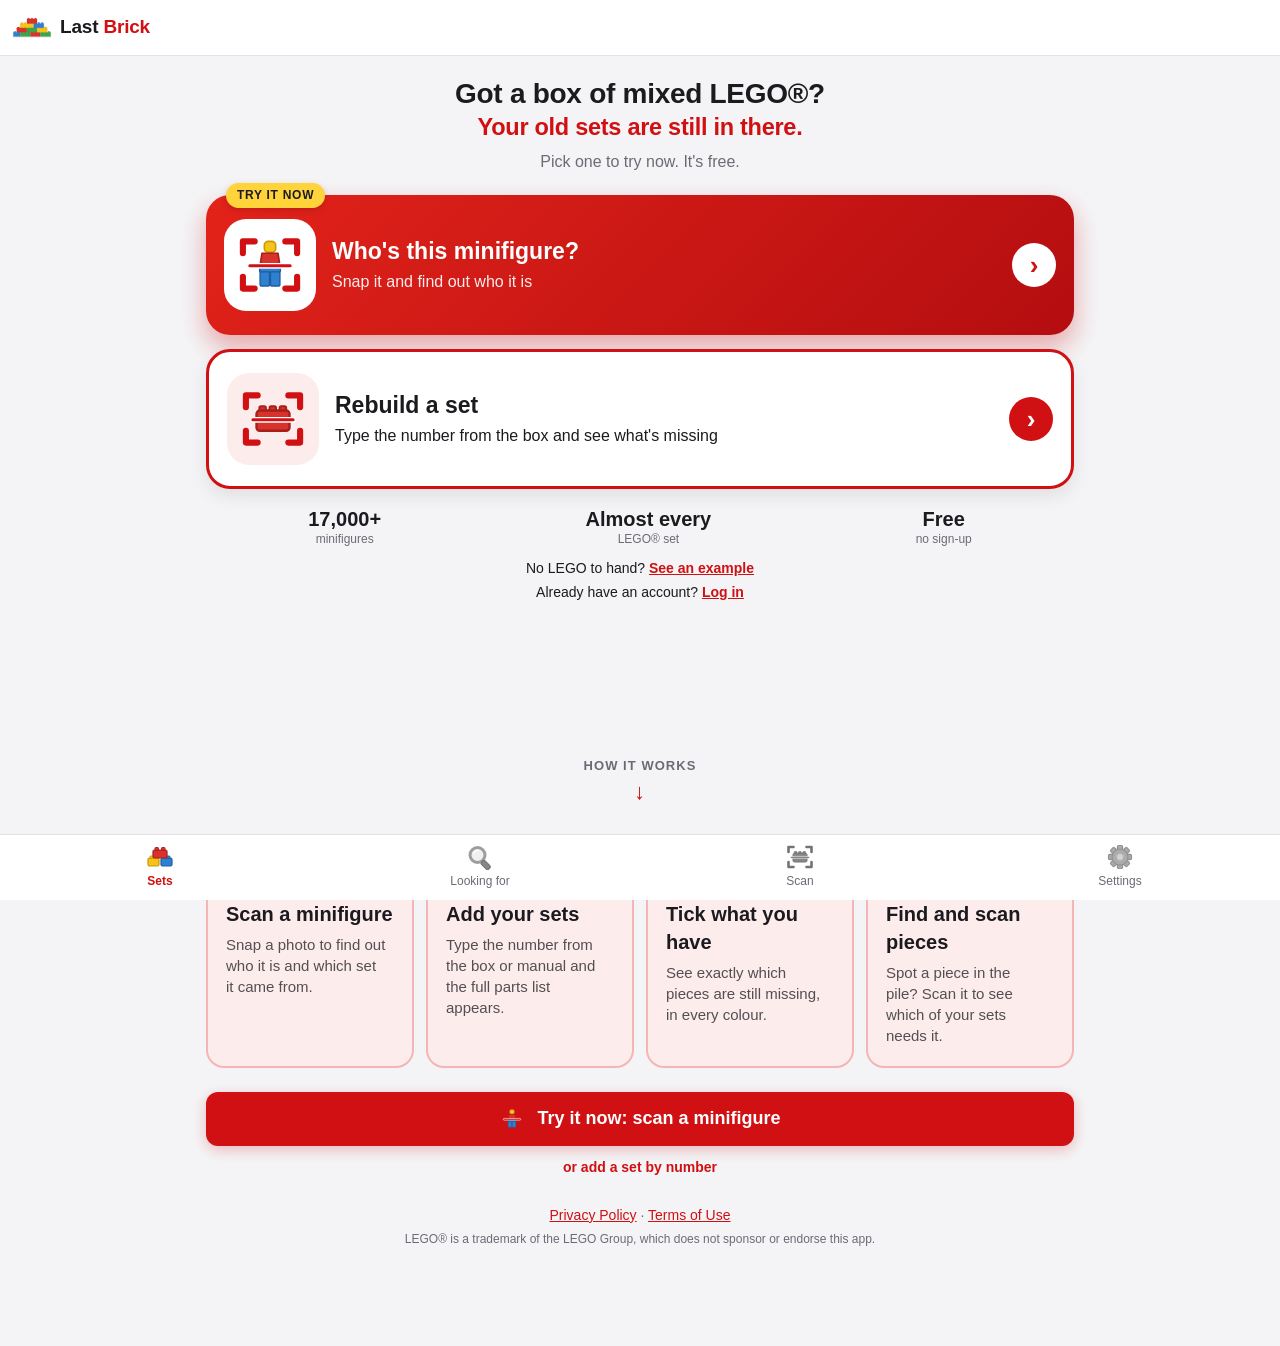
==== commit c765ec75: "New share picture with the new headline Co-Authored-By: Claude Opus 5.5 <noreply@anthropic.com> Clau" ====
--- a/index.html
+++ b/index.html
@@ -11,15 +11,15 @@
   <meta property="og:url" content="https://lastbrick.co.uk/">
   <meta property="og:title" content="Last Brick – turn your box of mixed LEGO® back into sets">
   <meta property="og:description" content="Snap a minifigure to find out who it is, or add a set and see exactly which pieces are missing. Free, no sign-up to try.">
-  <meta property="og:image" content="https://lastbrick.co.uk/share-2.jpg">
+  <meta property="og:image" content="https://lastbrick.co.uk/share-3.jpg">
   <meta property="og:image:width" content="1200">
   <meta property="og:image:height" content="630">
-  <meta property="og:image:alt" content="Last Brick: find the missing pieces, finish every set. Free. Add your sets, scan a piece, minifigures too.">
+  <meta property="og:image:alt" content="Last Brick: Got a box of mixed LEGO? Your old sets are still in there. Free. Who's this minifigure? Rebuild a set. See what's missing.">
   <meta property="og:locale" content="en_GB">
   <meta name="twitter:card" content="summary_large_image">
   <meta name="twitter:title" content="Last Brick – turn your box of mixed LEGO® back into sets">
   <meta name="twitter:description" content="Snap a minifigure to find out who it is, or add a set and see exactly which pieces are missing. Free.">
-  <meta name="twitter:image" content="https://lastbrick.co.uk/share-2.jpg">
+  <meta name="twitter:image" content="https://lastbrick.co.uk/share-3.jpg">
   <meta name="theme-color" content="#d01012">
   <meta name="apple-mobile-web-app-capable" content="yes">
   <meta name="apple-mobile-web-app-status-bar-style" content="black-translucent">
--- a/styles.css
+++ b/styles.css
@@ -908,3 +908,47 @@
   .big-choice small { font-size: 14px; }
   .big-choice .choice-go { width: 36px; height: 36px; font-size: 21px; }
 }
+/* A little more breathing room at the top of the welcome screen */
+.welcome-hero { padding-top: 18px; }
+.welcome-hero .hero-title { line-height: 1.22; margin: 0 0 12px; }
+.welcome-hero .hero-title .accent { display: inline-block; margin-top: 6px; }
+.welcome-hero .hero-sub { margin-bottom: 24px; }
+@media (max-height: 760px) { .welcome-hero { padding-top: 8px; } .welcome-hero .hero-title { margin-bottom: 8px; } .welcome-hero .hero-title .accent { margin-top: 2px; } .welcome-hero .hero-sub { margin-bottom: 16px; } }
+@media (min-height: 761px) and (max-height: 900px) { .welcome-hero { padding-top: 12px; } .welcome-hero .hero-sub { margin-bottom: 22px; } }
+.scroll-hint { padding-top: 6px; }
+.welcome-first .hero-login { margin: 8px 0 0; }
+@media (min-height: 761px) and (max-height: 900px) { .big-choice { min-height: 140px; padding: 18px 18px; margin-bottom: 14px; } }
+@media (max-height: 760px) { .big-choice { padding: 12px 14px; margin-bottom: 12px; } .big-choice .choice-ico { width: 60px; height: 60px; } .welcome-facts b { font-size: 16px; } .welcome-facts { font-size: 11px; } }
+.welcome-hero .hero-title { text-wrap: balance; }
+@media (max-width: 370px) { .big-choice { padding-top: 14px; padding-bottom: 14px; margin-bottom: 14px; } .welcome-hero { padding-top: 10px; } .welcome-hero .hero-sub { margin-bottom: 18px; } }
+
+/* "No LEGO to hand? See an example" */
+.demo-link { margin: 6px 0 0; }
+.demo-link a { font-weight: 700; }
+.welcome-first .demo-link + .hero-login { margin-top: 4px; }
+.demo-banner { background: #fff8db; border: 2px solid #ffd43b; border-radius: 14px; padding: 10px 12px; margin-bottom: 12px; color: #1b1b1f; font-size: 14px; line-height: 1.4; }
+.demo-banner > b { display: block; font-size: 16px; }
+.demo-cta { position: sticky; bottom: calc(76px + env(safe-area-inset-bottom)); display: grid; gap: 8px; margin-top: 16px; padding: 10px; background: var(--bg); border-radius: 16px; box-shadow: 0 -4px 14px rgba(0,0,0,.08); }
+.demo-cta .btn { display: flex; align-items: center; justify-content: center; gap: 8px; }
+/* A figure's set: "Got Clone Turbo Tank? See which pieces you're missing" */
+.set-nudge { display: flex; align-items: center; gap: 12px; width: 100%; text-align: left; margin: 12px 0 4px; padding: 12px; border: 2px solid var(--brand); border-radius: 14px; background: #fdecec; color: #1b1b1f; font: inherit; cursor: pointer; }
+.set-nudge .thumb { flex: none; width: 56px; height: 56px; background: #fff; border-radius: 10px; display: grid; place-items: center; overflow: hidden; }
+.set-nudge .thumb img { max-width: 90%; max-height: 90%; object-fit: contain; }
+.set-nudge b { display: block; }
+.set-nudge small { display: block; color: #6b6b76; font-size: 13px; }
+.set-nudge .chev { margin-left: auto; color: var(--brand); font-size: 24px; font-weight: 800; }
+@media (max-width: 370px) {
+  .welcome-hero .hero-sub { margin-bottom: 14px; }
+  .big-choice { margin-bottom: 11px; padding-top: 12px; padding-bottom: 12px; }
+  .welcome-facts b { font-size: 16px; }
+  .welcome-facts { font-size: 11px; }
+  .demo-link, .welcome-first .hero-login { margin-top: 2px; }
+}
+/* Welcome headline: a little tighter (between the original and the roomier version) */
+.welcome-hero { padding-top: 12px; }
+.welcome-hero .hero-title { line-height: 1.16; margin: 0 0 8px; }
+.welcome-hero .hero-title .accent { margin-top: 3px; }
+.welcome-hero .hero-sub { margin-bottom: 18px; }
+@media (min-height: 761px) and (max-height: 900px) { .welcome-hero { padding-top: 10px; } .welcome-hero .hero-sub { margin-bottom: 18px; } }
+@media (max-height: 760px) { .welcome-hero { padding-top: 6px; } .welcome-hero .hero-sub { margin-bottom: 14px; } }
+.welcome-hero .hero-title .accent { font-size: .84em; }
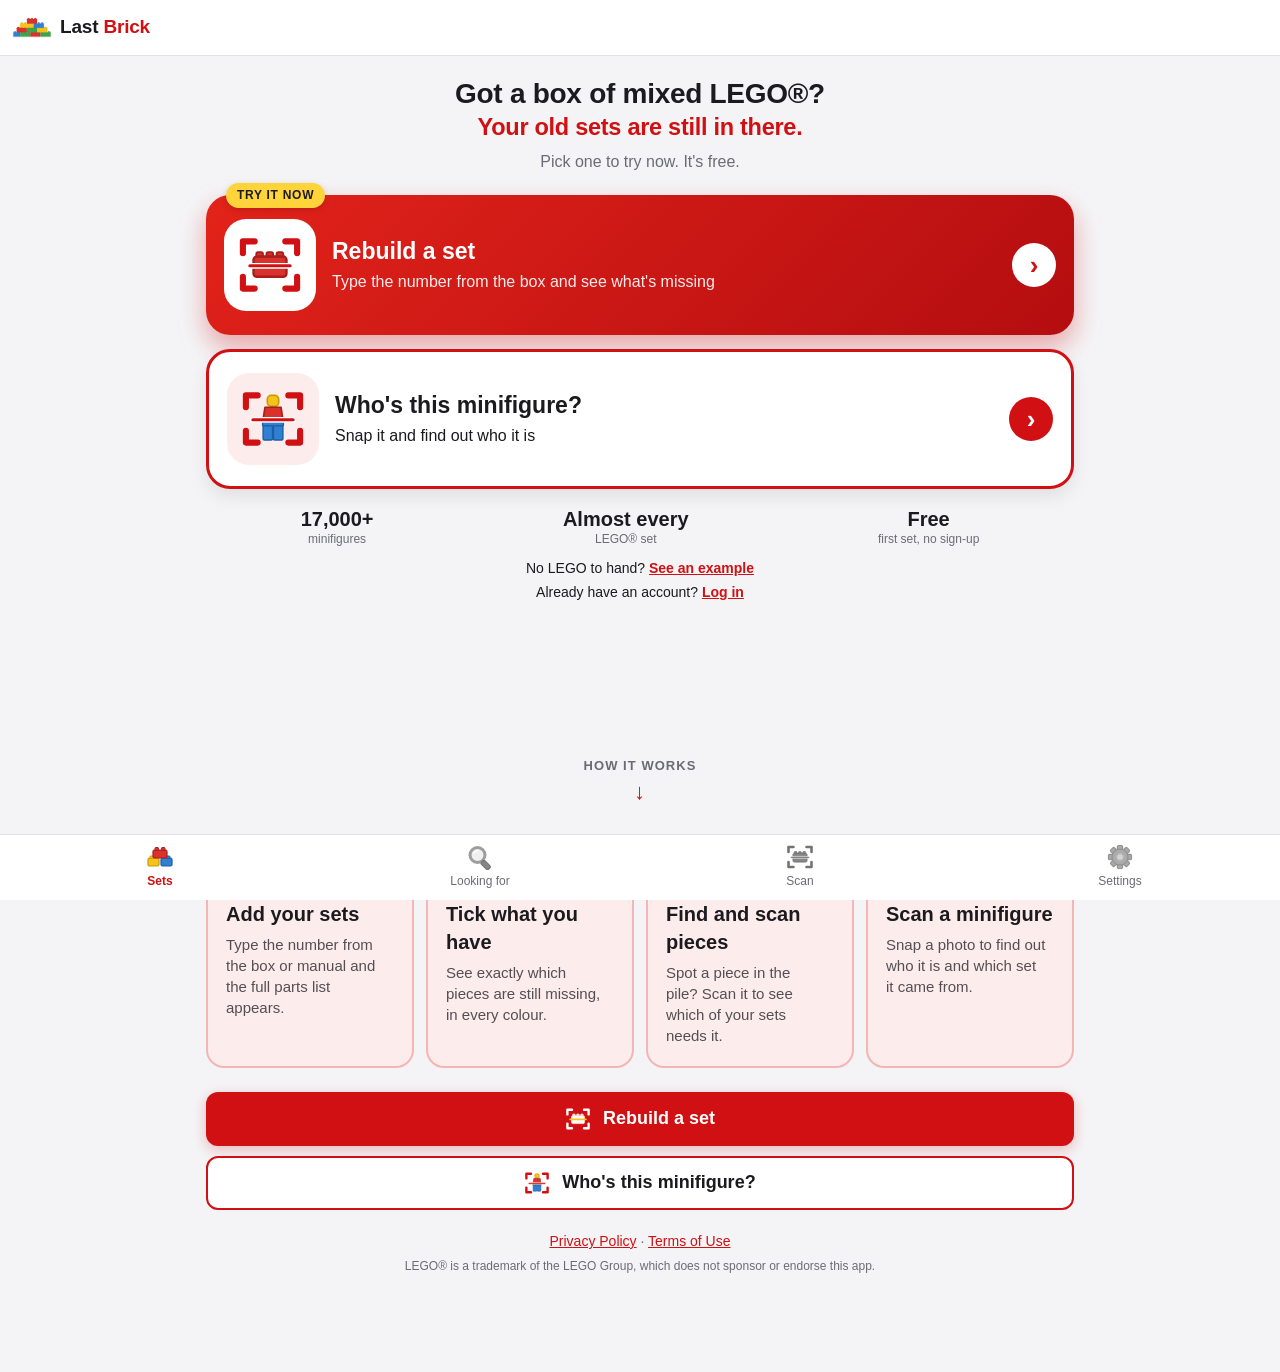
==== commit 93e321be: "1.10.1: Clearer scan results (top 3 guesses, 'you already have all of these'), consistent scan advic" ====
--- a/index.html
+++ b/index.html
@@ -66,7 +66,7 @@
     </svg></span>Settings</button>
   </nav>
 
-  <div id="toast" class="toast hidden"></div>
+  <div id="toast" class="toast hidden" role="status" aria-live="polite"></div>
   <div id="sheet" class="sheet hidden"></div>
 
   <!-- Hidden camera input used by the Scan screen -->
--- a/styles.css
+++ b/styles.css
@@ -952,3 +952,109 @@
 @media (min-height: 761px) and (max-height: 900px) { .welcome-hero { padding-top: 10px; } .welcome-hero .hero-sub { margin-bottom: 18px; } }
 @media (max-height: 760px) { .welcome-hero { padding-top: 6px; } .welcome-hero .hero-sub { margin-bottom: 14px; } }
 .welcome-hero .hero-title .accent { font-size: .84em; }
+
+/* Looking for: full set names, tap a row for details, finished lines stay put */
+.lf-row { cursor: pointer; }
+.lf-set .sname, .for-set .sname { white-space: normal; overflow: visible; text-overflow: clip; line-height: 1.3; }
+.lf-set.done .sname { color: var(--ok); }
+.lf-set.done .sname .muted { color: var(--ok); opacity: .8; }
+.for-set .thumb { flex: none; width: 48px; height: 48px; background: #fff; border-radius: 10px; display: grid; place-items: center; overflow: hidden; border: 1px solid var(--line); }
+.for-set .thumb img { max-width: 90%; max-height: 90%; object-fit: contain; }
+.for-set .sname { flex: 1; min-width: 0; }
+.for-set .btn { flex: none; }
+
+/* Looking for: − / + per set, finished lines go green */
+.lf-set .cnt, .for-set .cnt { display: flex; align-items: center; gap: 6px; flex: none; }
+.cnt button { width: 36px; height: 36px; border-radius: 10px; border: 0; background: var(--chip); font-size: 20px; font-weight: 800; line-height: 1; }
+.cnt b { min-width: 40px; text-align: center; font-size: 15px; }
+.cnt b small { color: var(--muted); font-weight: 600; }
+.lf-set.done .sname { color: var(--ok); }
+.lf-set.done .sname::before { content: '✓ '; font-weight: 800; }
+.lf-set.done .cnt b { color: var(--ok); }
+/* One wide Sort & filter button on Looking for */
+.sf-wide { display: flex; align-items: center; justify-content: center; gap: 8px; margin-bottom: 10px; background: var(--card); border: 1px solid var(--line); position: relative; }
+.sf-wide svg { width: 20px; height: 20px; }
+.sf-wide.on { border-color: var(--brand); color: var(--brand); box-shadow: inset 0 0 0 1px var(--brand); }
+.sf-wide .fcount { position: absolute; right: 12px; }
+/* The Sort & filter panel: sections that open and close, Show button always visible */
+.filter-sheet { padding-bottom: 76px; }
+.fsec { background: var(--card); border-radius: 14px; margin-bottom: 10px; box-shadow: var(--shadow); }
+.fsec summary { list-style: none; display: flex; align-items: center; gap: 8px; padding: 13px 14px; font-weight: 700; cursor: pointer; }
+.fsec summary::-webkit-details-marker { display: none; }
+.fsec summary em { font-style: normal; font-weight: 600; color: var(--muted); font-size: 14px; margin-left: auto; max-width: 55%; overflow: hidden; text-overflow: ellipsis; white-space: nowrap; }
+.fsec summary .chev { color: var(--brand); font-weight: 800; font-size: 20px; line-height: 1; transition: transform .15s; }
+.fsec[open] summary .chev { transform: rotate(90deg); }
+.fsec-body { padding: 0 12px 12px; }
+.fchips { display: grid; grid-template-columns: 1fr 1fr; gap: 6px; }
+.fchips.three { grid-template-columns: 1fr 1fr 1fr; }
+.fchips .fchip { min-width: 0; padding: 7px 8px; font-size: 13px; }
+.fchips .fchip span { overflow: hidden; text-overflow: ellipsis; white-space: nowrap; }
+.fmore { display: block; margin: 8px auto 0; font-weight: 700; }
+.fset { display: flex; align-items: center; gap: 10px; width: 100%; text-align: left; padding: 8px 2px; border: 0; border-top: 1px solid var(--line); background: none; font: inherit; color: var(--text); }
+.fset .thumb { flex: none; width: 42px; height: 42px; background: #fff; border-radius: 8px; display: grid; place-items: center; overflow: hidden; border: 1px solid var(--line); }
+.fset .thumb img { max-width: 90%; max-height: 90%; object-fit: contain; }
+.fset b { display: block; line-height: 1.25; }
+.fset small { display: block; color: var(--muted); font-size: 12px; }
+.fset .switch { flex: none; width: 46px; height: 28px; border-radius: 999px; background: var(--ok); position: relative; transition: background .15s; }
+.fset .switch::after { content: ''; position: absolute; top: 3px; right: 3px; width: 22px; height: 22px; border-radius: 50%; background: #fff; box-shadow: 0 1px 2px rgba(0,0,0,.2); }
+.fset.off .switch { background: #c9c9d1; }
+.fset.off .switch::after { right: auto; left: 3px; }
+.fset.off .thumb, .fset.off .grow { opacity: .45; }
+.filter-foot { position: sticky; bottom: calc(-16px - env(safe-area-inset-bottom)); display: flex; gap: 10px; margin: 8px -16px calc(-16px - env(safe-area-inset-bottom)); padding: 12px 16px calc(12px + env(safe-area-inset-bottom)); background: var(--bg); box-shadow: 0 -6px 14px rgba(0,0,0,.08); }
+.filter-foot .btn { flex: 1; }
+.filter-foot .btn.primary { flex: 2; }
+.filter-foot .btn.primary { margin-top: 0; } .filter-sheet { padding-bottom: 0; }
+.funnel-extra { display: grid; gap: 6px; margin-bottom: 10px; font-size: 14px; }
+.funnel-extra div { display: flex; align-items: baseline; gap: 8px; }
+.funnel-extra b { min-width: 28px; text-align: right; font-size: 16px; }
+.funnel-extra i { font-style: normal; font-weight: 600; }
+
+/* Stats: sections that open and close */
+.stats-sec { padding: 0; }
+.stats-sec summary { list-style: none; display: flex; align-items: center; gap: 10px; padding: 15px 16px; cursor: pointer; }
+.stats-sec summary::-webkit-details-marker { display: none; }
+.stats-sec summary b { font-size: 17px; }
+.stats-sec summary em { margin-left: auto; font-style: normal; font-weight: 600; font-size: 14px; color: var(--muted); text-align: right; }
+.stats-sec summary .chev { color: var(--brand); font-weight: 800; font-size: 22px; line-height: 1; transition: transform .15s; }
+.stats-sec[open] summary .chev { transform: rotate(90deg); }
+.stats-body { padding: 0 16px 16px; }
+.stats-body .stat-grid { margin-bottom: 8px; }
+/* Welcome: "Rebuild a set" is now the red button; the minifigure scan the white one */
+.big-choice.red .choice-ico svg { width: 66px; height: 62px; }
+.big-choice.red .ico-scan-line { animation-duration: 1.8s; animation-delay: 0s; }
+.big-choice.white .ico-scan-line { animation-duration: 2.3s; animation-delay: -1.1s; }
+.welcome-how .hero-cta.second { margin-top: 10px; background: var(--card); color: var(--text); border: 2px solid var(--brand); box-shadow: none; }
+
+/* Messages always show above panels (sign-up errors used to hide behind them) */
+.toast { z-index: 60; }
+/* Sign-up / log-in form */
+.auth-tabs { margin: 4px 0 12px; }
+.gate-card .lbl, #accountCard .lbl { display: block; font-weight: 600; font-size: 14px; margin: 8px 0 4px; }
+.form-error { color: #c0161a; font-size: 14px; font-weight: 600; margin: 4px 0 0; min-height: 0; }
+.form-error:empty { display: none; }
+.field[aria-invalid="true"] { border-color: #c0161a; box-shadow: 0 0 0 1px #c0161a; }
+#accountCard .agree { margin: 12px 0 4px; }
+#accountCard #registerBtn, #accountCard #loginBtn { margin-top: 12px; }
+.gate-pic { background: #fff; border-radius: 14px; display: flex; justify-content: center; padding: 10px; margin-bottom: 8px; }
+.gate-pic img { width: 70%; max-width: 240px; aspect-ratio: 4/3; object-fit: contain; }
+/* My sets as a guest: saved on this phone only */
+.guest-banner { display: flex; align-items: center; gap: 10px; width: 100%; text-align: left; background: #fff8db; border: 1.5px solid #ffd43b; border-radius: 12px; padding: 9px 12px; margin: 0 0 12px; font: inherit; color: #1b1b1f; cursor: pointer; }
+.guest-banner b { font-size: 14px; }
+.guest-banner small { display: block; font-size: 13px; color: #6b6b76; }
+.guest-banner .chev { margin-left: auto; color: var(--brand); font-size: 22px; font-weight: 800; }
+.gate-pic { padding: 6px; margin: 0 auto 6px; max-width: 170px; }
+.gate-pic img { width: 100%; max-height: 96px; aspect-ratio: auto; }
+.gate h2 { font-size: 20px; }
+
+/* Tips as a short checklist */
+.tip-list ul { list-style: none; margin: 0; padding: 0; display: grid; gap: 8px; }
+.tip-list li { position: relative; background: #fdecec; border: 1.5px solid #f5b5b5; border-radius: 12px; padding: 10px 12px 10px 38px; font-size: 14px; line-height: 1.4; color: #1b1b1f; }
+.tip-list li::before { content: '✓'; position: absolute; left: 13px; top: 9px; color: var(--brand); font-weight: 800; }
+.tip-list li b { display: block; }
+/* Bigger back button (44 × 44) */
+.topbar .back { min-width: 44px; min-height: 44px; display: inline-flex; align-items: center; justify-content: center; }
+/* A clear focus ring for keyboard users, visible on red and white */
+:focus-visible { outline: 2px solid #1b1b1f; outline-offset: 2px; box-shadow: 0 0 0 4px #fff; }
+.topbar :focus-visible { outline-color: #fff; box-shadow: 0 0 0 4px #1b1b1f; }
+/* The welcome headline is now the page heading (h1) */
+h1.hero-title { font-size: 26px; font-weight: 800; }
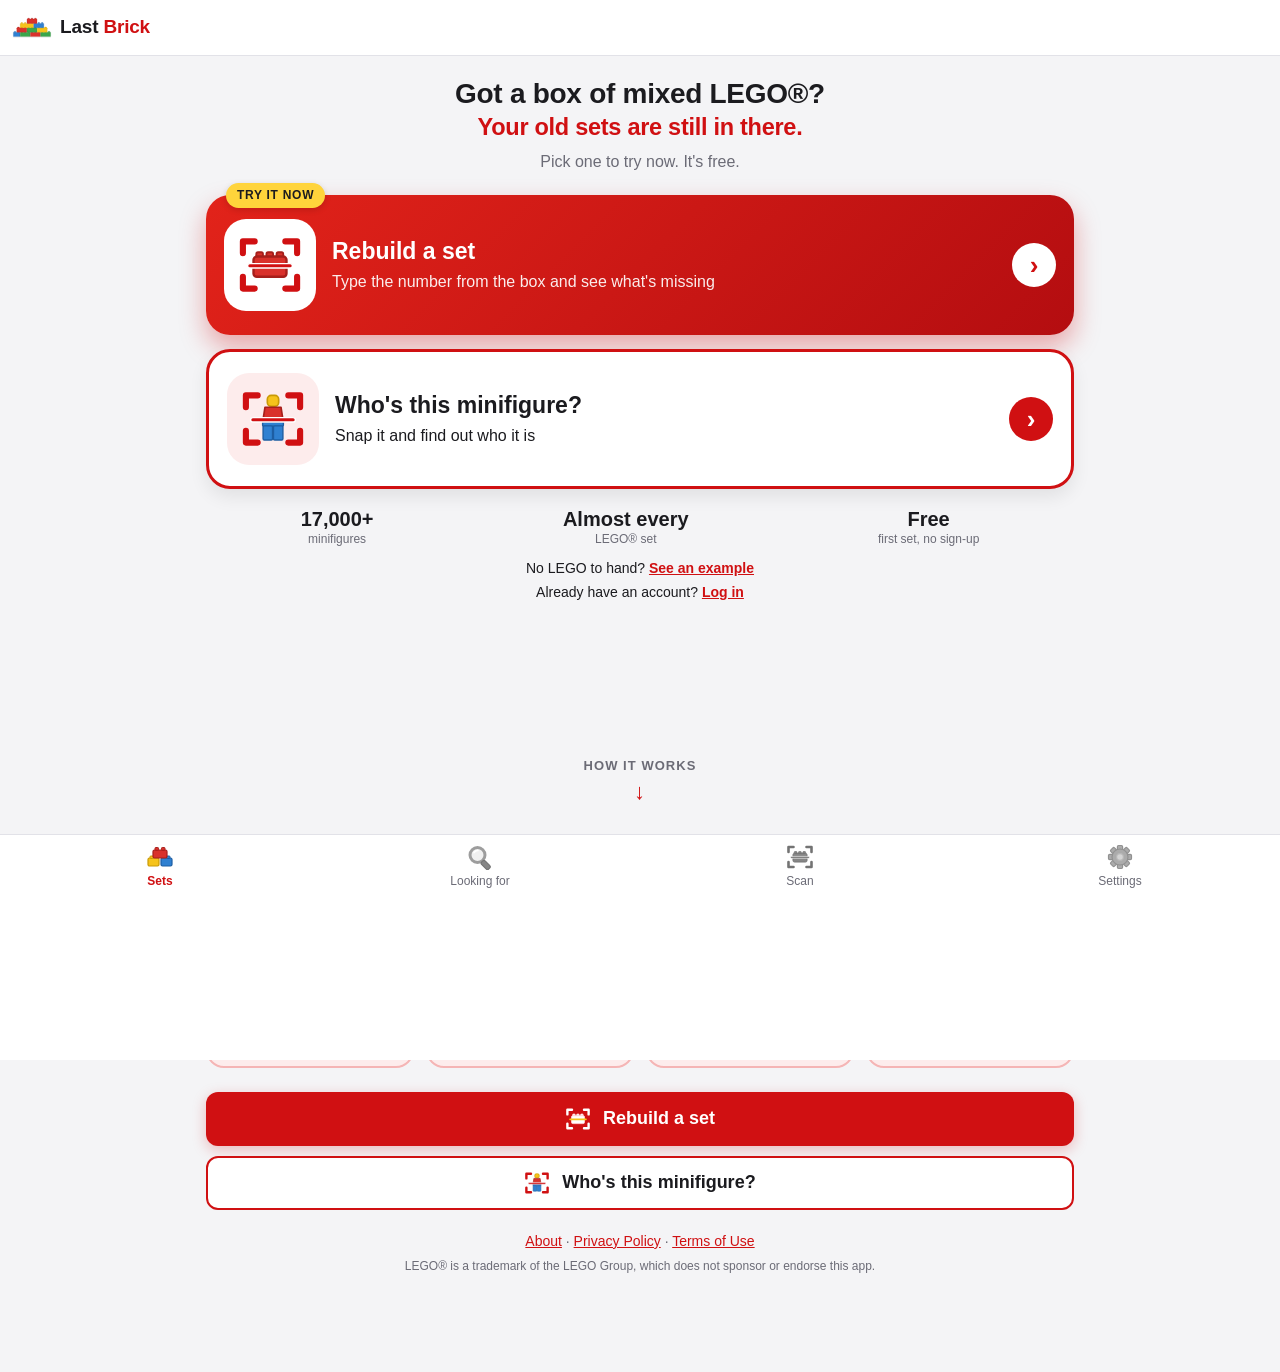
==== commit 61a1975e: "Sharing description: 'Free: your first set needs no sign-up' (matches the welcome screen) Co-Authore" ====
--- a/index.html
+++ b/index.html
@@ -10,7 +10,7 @@
   <meta property="og:site_name" content="Last Brick">
   <meta property="og:url" content="https://lastbrick.co.uk/">
   <meta property="og:title" content="Last Brick – turn your box of mixed LEGO® back into sets">
-  <meta property="og:description" content="Snap a minifigure to find out who it is, or add a set and see exactly which pieces are missing. Free, no sign-up to try.">
+  <meta property="og:description" content="Add a set and see exactly which pieces are missing, or snap a minifigure to find out who it is. Free: your first set needs no sign-up.">
   <meta property="og:image" content="https://lastbrick.co.uk/share-3.jpg">
   <meta property="og:image:width" content="1200">
   <meta property="og:image:height" content="630">
@@ -18,7 +18,7 @@
   <meta property="og:locale" content="en_GB">
   <meta name="twitter:card" content="summary_large_image">
   <meta name="twitter:title" content="Last Brick – turn your box of mixed LEGO® back into sets">
-  <meta name="twitter:description" content="Snap a minifigure to find out who it is, or add a set and see exactly which pieces are missing. Free.">
+  <meta name="twitter:description" content="Add a set and see exactly which pieces are missing, or snap a minifigure to find out who it is. Free: your first set needs no sign-up.">
   <meta name="twitter:image" content="https://lastbrick.co.uk/share-3.jpg">
   <meta name="theme-color" content="#d01012">
   <meta name="apple-mobile-web-app-capable" content="yes">
--- a/styles.css
+++ b/styles.css
@@ -1058,3 +1058,34 @@
 .topbar :focus-visible { outline-color: #fff; box-shadow: 0 0 0 4px #1b1b1f; }
 /* The welcome headline is now the page heading (h1) */
 h1.hero-title { font-size: 26px; font-weight: 800; }
+
+/* Add a set: search by name or theme */
+.find-by-name { display: block; margin: 2px 0 10px; font-weight: 700; text-align: left; }
+#byName { margin-bottom: 10px; }
+.name-results { display: grid; gap: 6px; margin-top: 6px; }
+.name-result { display: flex; align-items: center; gap: 10px; width: 100%; text-align: left; padding: 8px; border: 1px solid var(--line); border-radius: 12px; background: var(--card); font: inherit; color: var(--text); cursor: pointer; }
+.name-result .thumb { flex: none; width: 64px; height: 52px; background: #fff; border-radius: 8px; display: grid; place-items: center; overflow: hidden; }
+.name-result .thumb img { max-width: 92%; max-height: 92%; object-fit: contain; }
+.name-result b { display: block; line-height: 1.25; }
+.name-result small { display: block; color: var(--muted); font-size: 12px; line-height: 1.3; }
+.name-result .badge { margin-top: 3px; }
+.name-result .chev { margin-left: auto; color: var(--brand); font-size: 22px; font-weight: 800; }
+
+/* "Built by Tracey" on the account screen */
+.made-by { margin-top: 12px; padding: 10px 12px; background: var(--chip); border-radius: 10px; color: var(--text); line-height: 1.4; }
+/* First set: what next? */
+.next-tip { border: 2px solid #ffd43b; background: #fff8db; color: #1b1b1f; }
+.next-tip h2 { margin: 0 0 6px; }
+.next-tip ol { margin: 0 0 12px; padding-left: 20px; line-height: 1.45; font-size: 15px; }
+.next-tip li { margin-bottom: 6px; }
+.next-tip .sheet-x { position: static; float: right; }
+
+/* iPhone home-screen app: the tab bar can sit a little above the bottom of the
+   screen, leaving a grey band under it on short pages. Its white background now
+   carries on below it, so the bottom of the screen is always covered. */
+.tabs::after { content: ''; position: absolute; left: 0; right: 0; top: 100%; height: 160px; background: var(--card); }
+/* iPhone home-screen app: on pages shorter than the screen, the tab bar rode up
+   with the end of the content. Every page is now at least the full screen tall,
+   so the bar always sits at the very bottom (as it does on long pages). */
+html { min-height: 100%; min-height: 100lvh; }
+body { box-sizing: border-box; min-height: 100vh; min-height: 100lvh; }
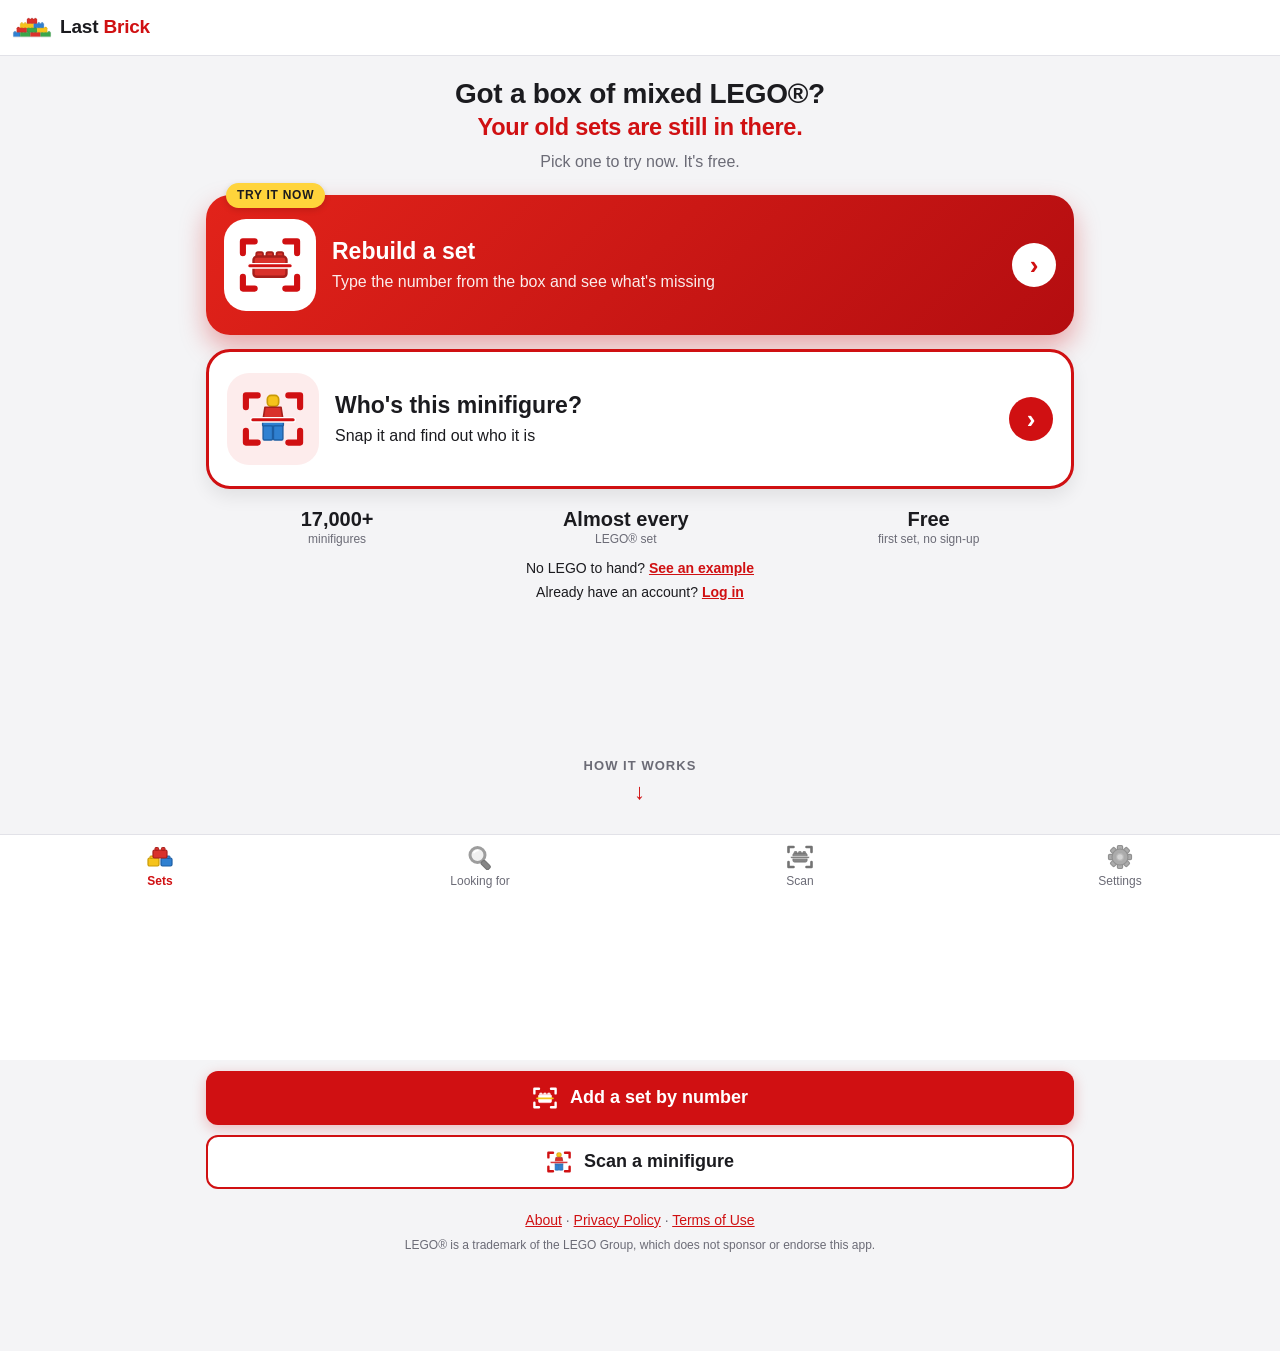
==== commit 49b1b78c: "1.12.0: save prompt after first item, resend confirmation, sturdier link tracking, SEO - "Save your " ====
--- a/index.html
+++ b/index.html
@@ -3,8 +3,14 @@
 <head>
   <meta charset="utf-8">
   <meta name="viewport" content="width=device-width, initial-scale=1, viewport-fit=cover">
-  <title>Last Brick</title>
-  <meta name="description" content="Got a box of mixed LEGO®? Turn it back into sets. Snap a minifigure to find out who it is, or add a set and see exactly which pieces are missing. Free.">
+  <title>Last Brick: find missing LEGO® pieces and rebuild your sets</title>
+  <meta name="description" content="Last Brick is a free app that shows exactly which pieces are missing from your old LEGO® sets, so you can rebuild them from a box of mixed bricks.">
+  <link rel="canonical" href="https://lastbrick.co.uk/">
+  <!-- The welcome text in <main> is for search engines and browsers without
+       JavaScript. When the app runs it's hidden at once and replaced. -->
+  <script>document.documentElement.classList.add('js');</script>
+  <style>.js .seo-intro { display: none; }</style>
+  <script type="application/ld+json">{"@context":"https://schema.org","@type":"WebApplication","name":"Last Brick","url":"https://lastbrick.co.uk/","applicationCategory":"LifestyleApplication","operatingSystem":"Any (web browser)","description":"Free app that shows exactly which pieces are missing from your old LEGO® sets, so you can rebuild them from a box of mixed bricks. Also identifies minifigures from a photo.","offers":{"@type":"Offer","price":"0","priceCurrency":"GBP"}}</script>
   <!-- What Facebook, WhatsApp, iMessage, X etc. show when someone shares a link -->
   <meta property="og:type" content="website">
   <meta property="og:site_name" content="Last Brick">
@@ -37,7 +43,21 @@
     <button class="topbtn hidden" id="delBtn" aria-label="Delete this set">🗑</button>
   </header>
 
-  <main id="view"></main>
+  <main id="view">
+    <div class="seo-intro doc-body">
+      <h2>Your old sets are still in there.</h2>
+      <p>Got a box of mixed LEGO®? Last Brick helps you turn it back into sets. It's free, and your first set needs no sign-up.</p>
+      <ol>
+        <li><b>Add a set.</b> Type the set number, search by name, or scan a piece.</li>
+        <li><b>Tick off what you've found.</b> Go through the parts list as you sort your bricks.</li>
+        <li><b>See exactly what's missing.</b> Last Brick lists every piece you still need, with pictures.</li>
+      </ol>
+      <p>You can also snap a photo of a minifigure to find out who it is and which sets it came from.</p>
+      <p><a href="about.html">About Last Brick</a> · <a href="privacy.html">Privacy</a></p>
+      <noscript><p>Last Brick needs JavaScript turned on to run.</p></noscript>
+      <p><small>LEGO® is a trademark of the LEGO Group, which does not sponsor, authorise or endorse Last Brick.</small></p>
+    </div>
+  </main>
 
   <nav class="tabs" id="tabs">
     <button data-tab="sets"><span class="ico"><svg class="tab-bricks" viewBox="0 0 28 24" aria-hidden="true">
--- a/styles.css
+++ b/styles.css
@@ -1089,3 +1089,14 @@
    so the bar always sits at the very bottom (as it does on long pages). */
 html { min-height: 100%; min-height: 100lvh; }
 body { box-sizing: border-box; min-height: 100vh; min-height: 100lvh; }
+
+/* Resend confirmation email */
+.resend-row { margin: 6px 0 0; }
+.resent { color: var(--ok); font-weight: 600; font-size: 14px; }
+.mail-sheet .foot .link-btn { font-weight: 700; }
+/* Stats: unconfirmed accounts */
+.unconfirmed { display: grid; gap: 4px; margin-bottom: 6px; }
+.uc-row { display: flex; justify-content: space-between; gap: 10px; padding: 6px 0; border-top: 1px solid var(--line); font-size: 14px; }
+.uc-row a { min-width: 0; overflow: hidden; text-overflow: ellipsis; }
+/* "Save your …" after the first item */
+.first-prompt #fpLater { margin-top: 8px; }
